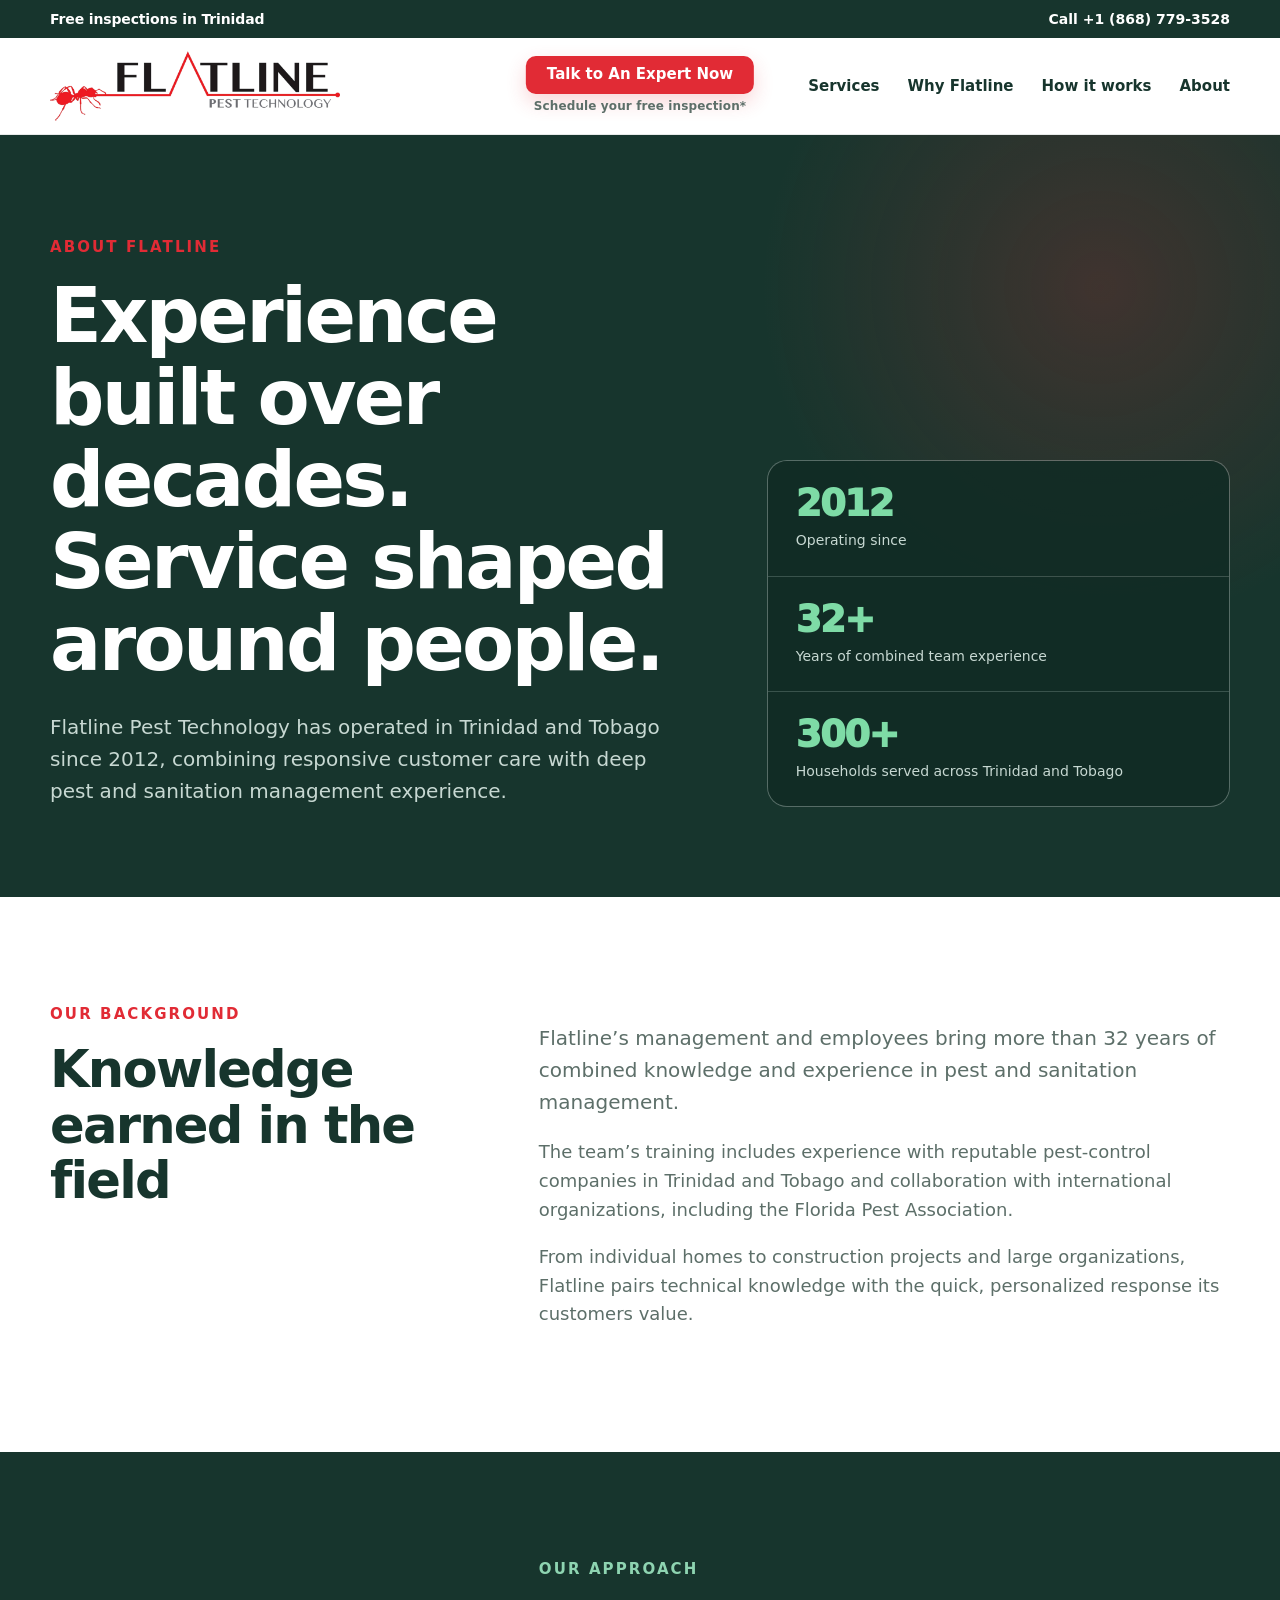
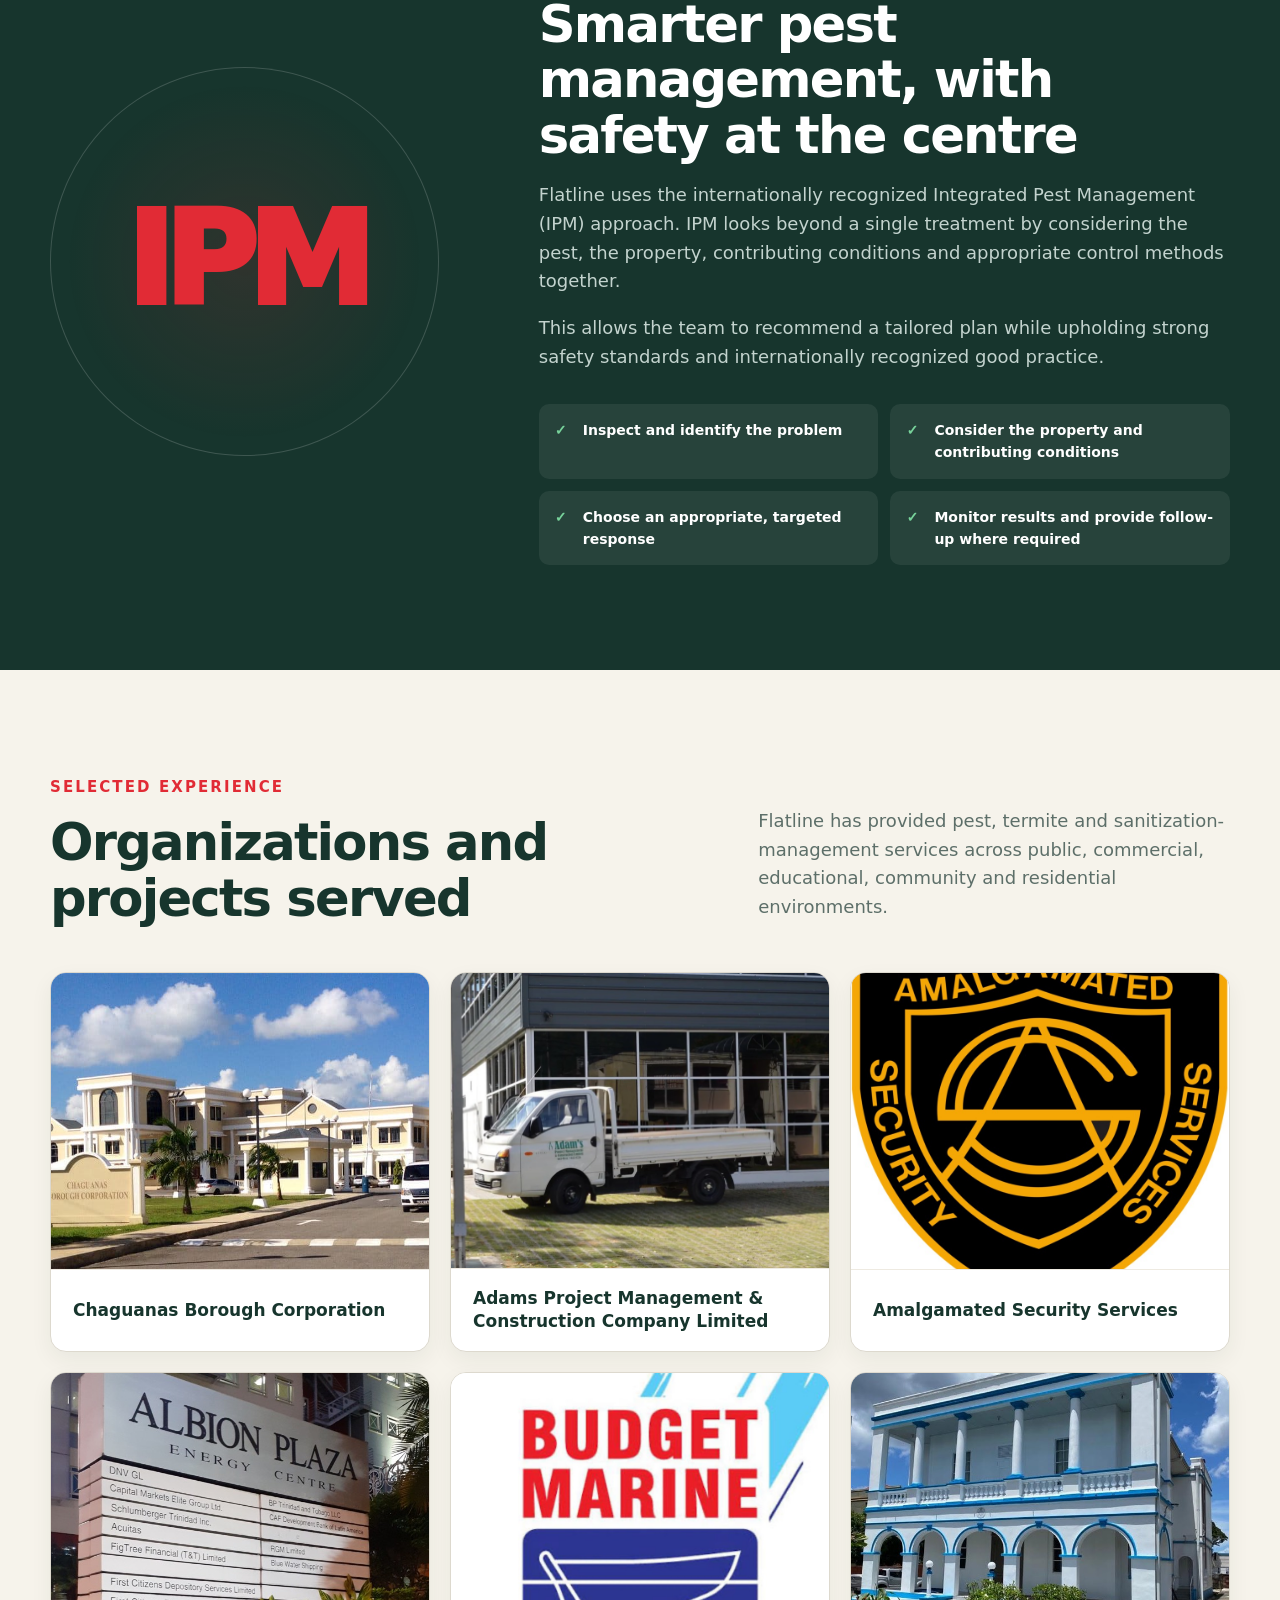
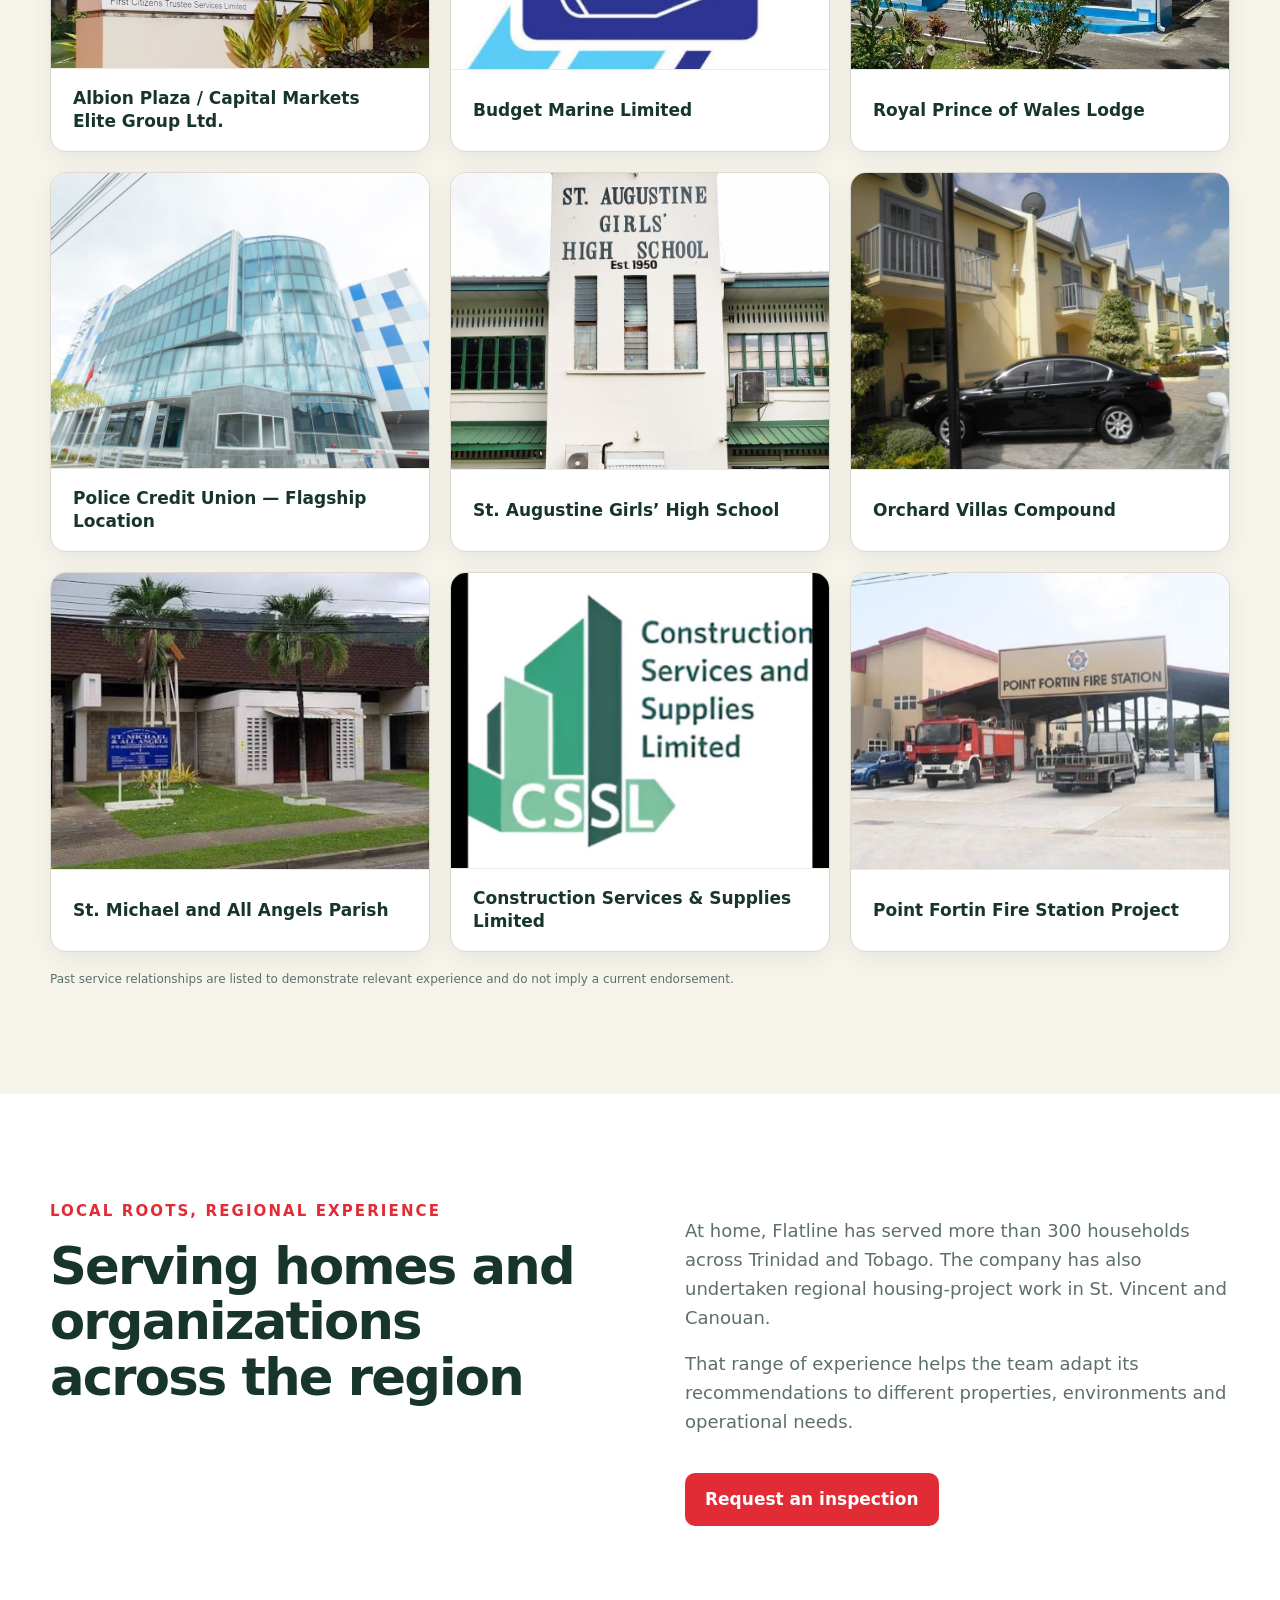
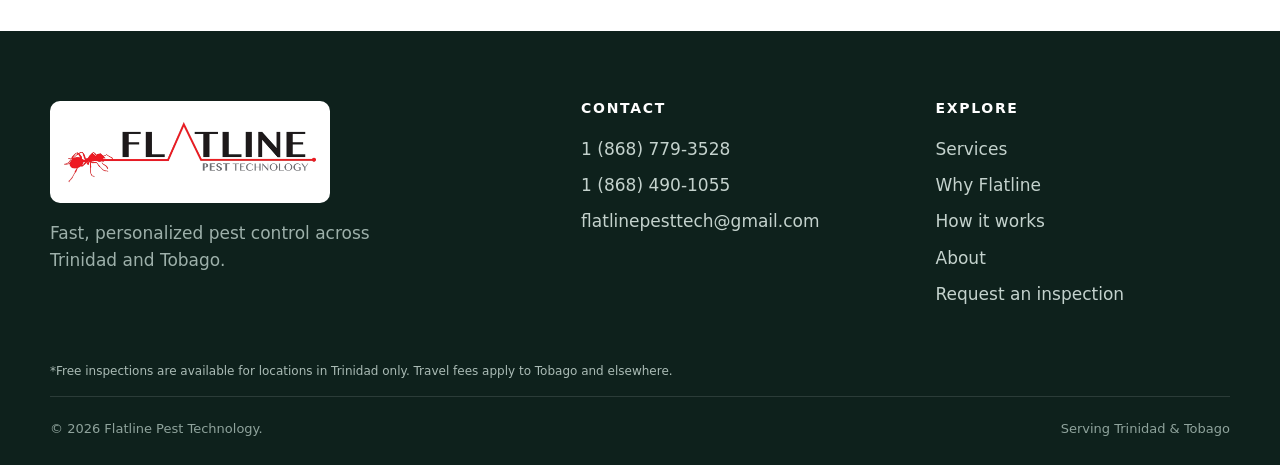
==== about.html @ b41984bf "Initial Flatline Pest Technology website" ====
<!doctype html>
<html lang="en">
<head>
  <meta charset="utf-8">
  <meta name="viewport" content="width=device-width, initial-scale=1">
  <meta name="description" content="Learn about Flatline Pest Technology's experience, safety-led IPM approach and work across Trinidad and Tobago and the Caribbean.">
  <meta name="theme-color" content="#17352d">
  <title>About Flatline Pest Technology | Trinidad & Tobago</title>
  <link rel="stylesheet" href="styles.css">
  <script defer src="script.js"></script>
</head>
<body>
  <a class="skip-link" href="#main">Skip to main content</a>

  <header class="site-header">
    <div class="utility-bar">
      <div class="container utility-inner">
        <p>Free inspections in Trinidad</p>
        <a href="tel:+18687793528">Call +1 (868) 779-3528</a>
      </div>
    </div>
    <div class="container nav-wrap">
      <a class="brand" href="index.html" aria-label="Flatline Pest Technology home">
        <img src="assets/flatline-logo.png" alt="Flatline Pest Technology" width="1000" height="310">
      </a>
      <div class="header-action">
        <a class="header-cta" href="index.html#quote">Talk to An Expert Now</a>
        <span>Schedule your free inspection*</span>
      </div>
      <button class="menu-toggle" type="button" aria-expanded="false" aria-controls="primary-nav">
        <span>Menu</span><span class="menu-icon" aria-hidden="true"></span>
      </button>
      <nav id="primary-nav" class="primary-nav" aria-label="Main navigation">
        <a href="index.html#services">Services</a>
        <a href="index.html#why-flatline">Why Flatline</a>
        <a href="index.html#how-it-works">How it works</a>
        <a href="about.html" aria-current="page">About</a>
      </nav>
    </div>
  </header>

  <main id="main">
    <section class="about-hero">
      <div class="container about-hero-grid">
        <div>
          <p class="eyebrow">About Flatline</p>
          <h1>Experience built over decades. Service shaped around people.</h1>
          <p>Flatline Pest Technology has operated in Trinidad and Tobago since 2012, combining responsive customer care with deep pest and sanitation management experience.</p>
        </div>
        <dl class="about-stats" aria-label="Flatline at a glance">
          <div><dt>2012</dt><dd>Operating since</dd></div>
          <div><dt>32+</dt><dd>Years of combined team experience</dd></div>
          <div><dt>300+</dt><dd>Households served across Trinidad and Tobago</dd></div>
        </dl>
      </div>
    </section>

    <section class="section about-story">
      <div class="container story-grid">
        <div class="story-heading">
          <p class="eyebrow">Our background</p>
          <h2>Knowledge earned in the field</h2>
        </div>
        <div class="story-copy">
          <p class="large-copy">Flatline’s management and employees bring more than 32 years of combined knowledge and experience in pest and sanitation management.</p>
          <p>The team’s training includes experience with reputable pest-control companies in Trinidad and Tobago and collaboration with international organizations, including the Florida Pest Association.</p>
          <p>From individual homes to construction projects and large organizations, Flatline pairs technical knowledge with the quick, personalized response its customers value.</p>
        </div>
      </div>
    </section>

    <section class="section ipm-section">
      <div class="container ipm-grid">
        <div class="ipm-mark" aria-hidden="true">IPM</div>
        <div>
          <p class="eyebrow light">Our approach</p>
          <h2>Smarter pest management, with safety at the centre</h2>
          <p>Flatline uses the internationally recognized Integrated Pest Management (IPM) approach. IPM looks beyond a single treatment by considering the pest, the property, contributing conditions and appropriate control methods together.</p>
          <p>This allows the team to recommend a tailored plan while upholding strong safety standards and internationally recognized good practice.</p>
          <ul class="ipm-points">
            <li>Inspect and identify the problem</li>
            <li>Consider the property and contributing conditions</li>
            <li>Choose an appropriate, targeted response</li>
            <li>Monitor results and provide follow-up where required</li>
          </ul>
        </div>
      </div>
    </section>

    <section class="section client-section">
      <div class="container">
        <div class="section-heading split-heading">
          <div><p class="eyebrow">Selected experience</p><h2>Organizations and projects served</h2></div>
          <p>Flatline has provided pest, termite and sanitization-management services across public, commercial, educational, community and residential environments.</p>
        </div>
        <ul class="client-grid" aria-label="Selected Flatline clients and projects">
          <li><img src="assets/web/clients/chaguanas.jpg" alt="Chaguanas Borough Corporation building" loading="lazy" width="900" height="459"><span>Chaguanas Borough Corporation</span></li>
          <li><img src="assets/web/clients/adams.jpg" alt="Adams Project Management and Construction company vehicle" loading="lazy" width="900" height="596"><span>Adams Project Management &amp; Construction Company Limited</span></li>
          <li><img src="assets/web/clients/amalgamated.jpg" alt="Amalgamated Security Services emblem" loading="lazy" width="900" height="900"><span>Amalgamated Security Services</span></li>
          <li><img src="assets/web/clients/albion-plaza.jpg" alt="Albion Plaza directory sign" loading="lazy" width="665" height="900"><span>Albion Plaza / Capital Markets Elite Group Ltd.</span></li>
          <li><img src="assets/web/clients/budget-marine.jpg" alt="Budget Marine logo" loading="lazy" width="900" height="900"><span>Budget Marine Limited</span></li>
          <li><img src="assets/web/clients/prince-of-wales.jpg" alt="Royal Prince of Wales Lodge building" loading="lazy" width="675" height="900"><span>Royal Prince of Wales Lodge</span></li>
          <li><img src="assets/web/clients/police-credit-union.jpg" alt="Police Credit Union flagship building" loading="lazy" width="900" height="600"><span>Police Credit Union — Flagship Location</span></li>
          <li><img src="assets/web/clients/st-augustine-girls.jpg" alt="St. Augustine Girls’ High School building" loading="lazy" width="900" height="753"><span>St. Augustine Girls’ High School</span></li>
          <li><img src="assets/web/clients/orchard-villas.jpg" alt="Homes at Orchard Villas Compound" loading="lazy" width="900" height="675"><span>Orchard Villas Compound</span></li>
          <li><img src="assets/web/clients/st-michael.jpg" alt="St. Michael and All Angels Parish building" loading="lazy" width="900" height="900"><span>St. Michael and All Angels Parish</span></li>
          <li><img src="assets/web/clients/construction-services.jpg" alt="Construction Services and Supplies Limited logo" loading="lazy" width="900" height="900"><span>Construction Services &amp; Supplies Limited</span></li>
          <li><img src="assets/web/clients/point-fortin-fire.jpg" alt="Point Fortin Fire Station" loading="lazy" width="900" height="405"><span>Point Fortin Fire Station Project</span></li>
        </ul>
        <p class="client-note">Past service relationships are listed to demonstrate relevant experience and do not imply a current endorsement.</p>
      </div>
    </section>

    <section class="section reach-section">
      <div class="container reach-grid">
        <div>
          <p class="eyebrow">Local roots, regional experience</p>
          <h2>Serving homes and organizations across the region</h2>
        </div>
        <div>
          <p>At home, Flatline has served more than 300 households across Trinidad and Tobago. The company has also undertaken regional housing-project work in St. Vincent and Canouan.</p>
          <p>That range of experience helps the team adapt its recommendations to different properties, environments and operational needs.</p>
          <a class="button button-primary" href="index.html#quote">Request an inspection</a>
        </div>
      </div>
    </section>
  </main>

  <footer class="site-footer">
    <div class="container footer-grid">
      <div><a class="brand footer-brand" href="index.html" aria-label="Flatline Pest Technology home"><img src="assets/flatline-logo.png" alt="Flatline Pest Technology" width="1000" height="310"></a><p>Fast, personalized pest control across Trinidad and Tobago.</p></div>
      <div><h2>Contact</h2><a href="tel:+18687793528">1 (868) 779-3528</a><a href="tel:+18684901055">1 (868) 490-1055</a><a href="mailto:flatlinepesttech@gmail.com">flatlinepesttech@gmail.com</a></div>
      <div><h2>Explore</h2><a href="index.html#services">Services</a><a href="index.html#why-flatline">Why Flatline</a><a href="index.html#how-it-works">How it works</a><a href="about.html">About</a><a href="index.html#quote">Request an inspection</a></div>
    </div>
    <div class="container footer-policy">*Free inspections are available for locations in Trinidad only. Travel fees apply to Tobago and elsewhere.</div>
    <div class="container footer-bottom"><p>© <span id="year"></span> Flatline Pest Technology.</p><p>Serving Trinidad &amp; Tobago</p></div>
  </footer>

  <div class="mobile-actions" aria-label="Quick contact options">
    <a href="tel:+18687793528">Call</a>
    <a href="https://wa.me/18687793528?text=Hi%20Flatline%2C%20I%27d%20like%20to%20request%20an%20inspection." target="_blank" rel="noopener">WhatsApp</a>
    <a href="index.html#quote">Inspection</a>
  </div>
</body>
</html>
---- styles.css ----
:root {
  --ink: #17352d;
  --ink-2: #254b40;
  --red: #e12b35;
  --red-dark: #bd1f29;
  --cream: #f6f3eb;
  --sand: #e9e3d7;
  --mint: #dcece5;
  --white: #fff;
  --muted: #5d6f69;
  --line: #d8dedb;
  --shadow: 0 22px 60px rgba(18, 52, 43, .12);
  --radius: 18px;
  --container: 1180px;
}

* { box-sizing: border-box; }
html { scroll-behavior: smooth; scroll-padding-top: 110px; }
body { margin: 0; color: var(--ink); background: var(--white); font-family: Inter, ui-sans-serif, system-ui, -apple-system, BlinkMacSystemFont, "Segoe UI", sans-serif; font-size: 17px; line-height: 1.6; }
a { color: inherit; }
button, input, select, textarea { font: inherit; }
button, a { -webkit-tap-highlight-color: transparent; }
img, svg { max-width: 100%; }
.container { width: min(calc(100% - 40px), var(--container)); margin-inline: auto; }
.skip-link { position: fixed; left: 16px; top: -100px; z-index: 100; background: var(--ink); color: white; padding: 12px 18px; border-radius: 8px; }
.skip-link:focus { top: 16px; }
:focus-visible { outline: 3px solid #f0b400; outline-offset: 3px; }

.utility-bar { background: var(--ink); color: white; font-family: Inter, ui-sans-serif, system-ui, -apple-system, BlinkMacSystemFont, "Segoe UI", sans-serif; font-size: 14px; }
.utility-inner { min-height: 38px; display: flex; justify-content: space-between; align-items: center; }
.utility-inner p { margin: 0; font-weight: 700; letter-spacing: -.01em; }
.utility-inner a { font-weight: 800; text-decoration: none; }
.site-header { position: sticky; top: 0; z-index: 30; background: rgba(255,255,255,.96); border-bottom: 1px solid rgba(23,53,45,.1); backdrop-filter: blur(14px); }
.nav-wrap { min-height: 96px; display: flex; align-items: center; justify-content: space-between; gap: 24px; position: relative; }
.brand { width: 290px; display: inline-flex; text-decoration: none; line-height: 1; }
.brand img { display: block; width: 100%; height: auto; }
.primary-nav { display: flex; align-items: center; gap: 28px; }
.primary-nav a { font-size: 15px; font-weight: 750; text-decoration: none; }
.primary-nav a:not(.nav-cta):hover { color: var(--red); }
.header-action { position: absolute; left: 50%; transform: translateX(-50%); z-index: 2; display: flex; flex-direction: column; align-items: center; gap: 3px; white-space: nowrap; }
.header-cta { background: var(--red); color: white; padding: 10px 21px; border-radius: 10px; font-size: 15px; font-weight: 900; line-height: 1.15; text-decoration: none; box-shadow: 0 8px 20px rgba(225,43,53,.2); }
.header-cta:hover { background: var(--red-dark); transform: translateY(-1px); }
.header-action > span { color: var(--muted); font-size: 12px; font-weight: 750; letter-spacing: .01em; }
.menu-toggle { display: none; border: 0; background: transparent; color: var(--ink); font-weight: 800; padding: 12px; }

.hero { min-height: 680px; overflow: hidden; background: var(--ink); color: white; padding: 80px 0 72px; position: relative; display: flex; align-items: center; }
.hero-video { position: absolute; inset: 0; width: 100%; height: 100%; object-fit: cover; object-position: center; }
.hero-overlay { position: absolute; inset: 0; background: linear-gradient(90deg,rgba(8,27,22,.9) 0%,rgba(8,27,22,.72) 48%,rgba(8,27,22,.48) 100%); }
.hero-grid { position: relative; z-index: 1; display: grid; grid-template-columns: 1.05fr .95fr; align-items: center; gap: 70px; }
.eyebrow { color: var(--red); text-transform: uppercase; letter-spacing: .14em; font-size: clamp(15px, 1vw, 17px); font-weight: 900; margin: 0 0 16px; }
h1, h2, h3 { line-height: 1.08; letter-spacing: -.035em; }
h1 { font-size: clamp(48px, 6vw, 76px); margin: 0; max-width: 730px; }
h2 { font-size: clamp(34px, 4vw, 52px); margin: 0; }
h3 { font-size: 23px; margin: 0; }
.hero-lede { max-width: 650px; color: #e4eeea; font-size: 21px; margin: 24px 0 30px; }
.button-row { display: flex; flex-wrap: wrap; gap: 12px; }
.button { min-height: 52px; display: inline-flex; align-items: center; justify-content: center; gap: 9px; padding: 13px 20px; border: 0; border-radius: 10px; font-weight: 850; text-decoration: none; cursor: pointer; }
.button-primary { color: white; background: var(--red); }
.button-primary:hover { background: var(--red-dark); transform: translateY(-1px); }
.button-whatsapp { color: var(--ink); background: white; border: 1px solid var(--line); }
.button-whatsapp:hover { border-color: #25d366; }
.button-whatsapp svg { width: 21px; fill: #198f46; }
.response-note { font-size: 15px; max-width: 610px; margin: 22px 0 0; color: #d1e0da; }
.response-note strong { color: white; }
.hero-panel { background: var(--ink); color: white; border-radius: 26px; padding: 42px; box-shadow: var(--shadow); position: relative; overflow: hidden; }
.hero-mark { width: 74%; height: auto; aspect-ratio: 16 / 9; margin: -10px auto 12px; opacity: .92; position: relative; transform: translateX(-5%); }
.hero-mark svg { width: 100%; height: 100%; overflow: visible; }
.hero-mark path, .hero-mark circle { fill: none; stroke: var(--red); stroke-width: 6; stroke-linecap: round; stroke-linejoin: round; }
.hero-mark .heartbeat-base { display: none; }
.hero-mark .heartbeat-trace { stroke-dasharray: 520; stroke-dashoffset: 520; animation: heartbeat-draw 3s cubic-bezier(.35,.05,.3,1) infinite; }
.hero-mark .dead-ant-image { opacity: 0; filter: brightness(0) saturate(100%) invert(25%) sepia(91%) saturate(3455%) hue-rotate(344deg) brightness(95%) contrast(87%); transform-box: fill-box; transform-origin: center; animation: dead-ant-arrive 3s cubic-bezier(.2,.8,.25,1) infinite; }
@keyframes heartbeat-draw { 0%,7% { stroke-dashoffset: 520; opacity: 0; } 12% { opacity: 1; } 61%,96% { stroke-dashoffset: 0; opacity: 1; } 100% { stroke-dashoffset: 0; opacity: 0; } }
@keyframes dead-ant-arrive { 0%,55% { opacity: 0; translate: 7px -8px; rotate: -10deg; scale: .7; } 59%,96% { opacity: 1; translate: 0 0; rotate: 0deg; scale: 1; } 100% { opacity: 0; translate: 0 3px; rotate: 0deg; scale: 1; } }
.panel-kicker { color: #a8c8bb; font-weight: 850; text-transform: uppercase; letter-spacing: .12em; font-size: 12px; }
.hero-panel h2 { font-size: clamp(28px, 3vw, 39px); }
.check-list { padding: 0; margin: 28px 0 0; list-style: none; }
.check-list li { position: relative; padding: 13px 0 13px 34px; border-top: 1px solid rgba(255,255,255,.13); }
.check-list li::before { content: "✓"; position: absolute; left: 2px; color: #78d39b; font-weight: 900; }

.trust-bar { border-bottom: 1px solid var(--line); }
.trust-grid { display: grid; grid-template-columns: repeat(4,1fr); }
.trust-grid div { padding: 23px 20px; border-left: 1px solid var(--line); }
.trust-grid div:last-child { border-right: 1px solid var(--line); }
.trust-grid strong, .trust-grid span { display: block; }
.trust-grid strong { font-size: 15px; }
.trust-grid span { color: var(--muted); font-size: 13px; }

.section { padding: 105px 0; }
.services-section { background: white; }
.section-heading { margin-bottom: 46px; }
.split-heading { display: grid; grid-template-columns: 1.15fr .85fr; align-items: end; gap: 70px; }
.split-heading > p { color: var(--muted); font-size: 18px; margin: 0 0 4px; }
.centered { text-align: center; max-width: 760px; margin-inline: auto; }
.service-grid { display: grid; grid-template-columns: repeat(3,1fr); gap: 18px; }
.service-card { position: relative; display: flex; flex-direction: column; min-height: 430px; overflow: hidden; border: 1px solid #bfd7cc; border-radius: var(--radius); background: var(--mint); transition: .2s ease; }
.service-card:hover { transform: translateY(-4px); box-shadow: 0 18px 42px rgba(23,53,45,.09); border-color: #b9c9c3; }
.js .service-card.animate-from-right,
.js .service-card.animate-from-left { opacity: 0; transition: opacity .65s ease, transform .65s cubic-bezier(.2,.75,.25,1), box-shadow .2s ease, border-color .2s ease; }
.js .service-card.animate-from-right { transform: translateX(90px); }
.js .service-card.animate-from-left { transform: translateX(-90px); }
.js .service-card.is-visible { opacity: 1; transform: translateX(0); }
.js .service-card.is-visible:hover { transform: translateY(-4px); }
.js .service-card:nth-child(3n+2) { transition-delay: .1s; }
.js .service-card:nth-child(3n) { transition-delay: .2s; }
.service-card:last-child:nth-child(3n+1) { grid-column: 2; }
.service-card.featured { background: var(--ink); color: white; border-color: var(--ink); }
.service-card.accent-red { background: var(--ink); color: white; border-color: var(--ink); }
.service-card.accent-red .card-label { color: var(--red); background: white; }
.service-card.accent-red p:not(.card-label) { color: #c7d8d2; }
.service-card.accent-red a { color: white; }
.service-card.accent-mint { background: var(--mint); color: var(--ink); border-color: #bfd7cc; }
.service-card.accent-mint .card-label { color: white; background: var(--ink); }
.service-media { height: 190px; overflow: hidden; background: var(--sand); }
.service-media img { width: 100%; height: 100%; display: block; object-fit: cover; transition: transform .45s ease; }
.service-media img.crop-tick { object-position: center; transform: scale(1.38); }
.service-media img.crop-bird { object-position: center 68%; }
.service-media-placeholder { display: flex; flex-direction: column; align-items: center; justify-content: center; gap: 6px; color: var(--ink); background: linear-gradient(145deg,var(--mint),#c7ddd3); }
.service-media-placeholder span { width: 58px; height: 58px; display: grid; place-items: center; border: 1px solid rgba(23,53,45,.2); border-radius: 50%; font-size: 18px; font-weight: 950; }
.service-media-placeholder small { color: var(--muted); font-size: 11px; font-weight: 800; text-transform: uppercase; letter-spacing: .09em; }
.service-card:hover .service-media img { transform: scale(1.035); }
.service-card:hover .service-media img.crop-tick { transform: scale(1.44); }
.service-card-body { flex: 1; display: flex; flex-direction: column; padding: 26px 28px 28px; }
.card-label { width: fit-content; margin: -43px 0 17px; position: relative; z-index: 1; color: white; background: var(--red); border-radius: 99px; padding: 6px 10px; font-size: 10px; font-weight: 900; text-transform: uppercase; letter-spacing: .1em; }
.service-card p:not(.card-label) { color: var(--muted); font-size: 15px; }
.featured p:not(.card-label) { color: #c7d8d2; }
.service-card a { margin-top: auto; color: var(--red); font-size: 15px; font-weight: 850; text-decoration: none; }
.featured a { color: white; }
.service-card a span { display: inline-block; margin-left: 4px; transition: transform .2s; }
.service-card a:hover span { transform: translateX(4px); }
.service-note { margin-top: 18px; min-height: 210px; position: relative; overflow: hidden; border-radius: var(--radius); display: flex; align-items: center; }
.service-note > img { position: absolute; inset: 0; width: 100%; height: 100%; object-fit: cover; }
.service-note::after { content: ""; position: absolute; inset: 0; background: linear-gradient(90deg,rgba(14,33,28,.95) 0%,rgba(14,33,28,.82) 45%,rgba(14,33,28,.18) 100%); }
.service-note-copy { width: min(560px, 100%); position: relative; z-index: 1; padding: 34px; color: white; }
.service-note-copy > div { display: flex; gap: 12px; align-items: center; }
.service-note-copy span { font-size: 23px; }
.service-note p { margin: 8px 0 15px; color: #d4e0dc; }
.service-note a { color: white; font-weight: 850; }

.why-section { background: var(--cream); }
.why-grid { display: grid; grid-template-columns: .9fr 1.1fr; gap: 80px; align-items: center; }
.why-visual { height: 620px; overflow: hidden; border-radius: 28px; background: var(--mint); box-shadow: var(--shadow); }
.why-visual img { width: 100%; height: 100%; display: block; object-fit: cover; object-position: center 38%; }
.large-copy { color: var(--muted); font-size: 20px; }
.benefit-list { margin-top: 36px; }
.benefit-list > div { display: grid; grid-template-columns: 50px 1fr; gap: 15px; padding: 24px 0; border-top: 1px solid #d7d4ca; }
.benefit-list > div > span { color: var(--red); font-size: 13px; font-weight: 900; }
.benefit-list p { color: var(--muted); margin: 8px 0 0; font-size: 15px; }

.process-section { background: var(--ink); color: white; }
.process-grid { list-style: none; margin: 60px 0 0; padding: 0; display: grid; grid-template-columns: repeat(3,1fr); gap: 1px; background: rgba(255,255,255,.15); }
.process-grid li { overflow: hidden; background: var(--ink); }
.process-grid li > img { width: 100%; height: 220px; display: block; object-fit: cover; opacity: .88; }
.process-grid li > div { padding: 34px 38px 38px; }
.process-grid li > div > span { width: 48px; height: 48px; display: grid; place-items: center; border-radius: 50%; color: white; background: var(--red); font-weight: 900; margin: -58px 0 30px; position: relative; z-index: 1; border: 5px solid var(--ink); }
.process-grid p { color: #bed0ca; }

.proof-section { background: white; }
.proof-grid { display: grid; grid-template-columns: repeat(3,1fr); gap: 18px; }
.proof-card { padding: 30px; border-radius: var(--radius); background: var(--cream); }
.proof-card > span { width: 38px; height: 38px; display: grid; place-items: center; border-radius: 50%; background: var(--mint); color: #137241; font-weight: 950; margin-bottom: 30px; }
.proof-card p { color: var(--muted); font-size: 15px; }
.reviews-block { margin-top: 95px; }
.reviews-heading { text-align: center; margin-bottom: 36px; }
.review-grid { display: grid; grid-template-columns: repeat(3,1fr); gap: 18px; }
.review-placeholder { min-height: 220px; padding: 30px; display: flex; flex-direction: column; justify-content: space-between; border: 1px dashed #aebbb6; border-radius: var(--radius); background: #fbfcfb; }
.review-placeholder p { margin: 0; color: var(--muted); font-size: 14px; font-weight: 750; }
.placeholder-lines i { display: block; height: 10px; background: #e8ecea; border-radius: 8px; margin-bottom: 14px; }
.placeholder-lines i:nth-child(2) { width: 92%; }.placeholder-lines i:nth-child(3) { width: 63%; }

.quote-section { background: var(--ink); color: white; }
.quote-grid { display: grid; grid-template-columns: .8fr 1.2fr; gap: 80px; align-items: start; }
.eyebrow.light { color: #8ed4b1; }
.quote-intro > p:not(.eyebrow) { color: #c4d4cf; font-size: 18px; }
.direct-contact { margin-top: 48px; padding-top: 28px; border-top: 1px solid rgba(255,255,255,.15); }
.direct-contact > p { font-size: 14px!important; }
.direct-contact a { display: block; padding: 12px 0; text-decoration: none; }
.direct-contact a span, .direct-contact a strong { display: block; }
.direct-contact a span { color: #9eb8af; font-size: 12px; text-transform: uppercase; letter-spacing: .08em; }
.direct-contact a strong { font-size: 20px; }
.direct-contact small { display: block; color: #9eb8af; margin-top: 20px; }
.quote-form { background: white; color: var(--ink); border-radius: 24px; padding: 38px; }
.form-row { display: grid; grid-template-columns: 1fr 1fr; gap: 18px; }
.field { margin-bottom: 20px; }
.field label { display: block; font-size: 14px; font-weight: 850; margin-bottom: 7px; }
.field label span { color: var(--muted); font-weight: 500; }
input, select, textarea { width: 100%; color: var(--ink); background: white; border: 1px solid #bdc9c4; border-radius: 9px; padding: 13px 14px; min-height: 52px; }
textarea { resize: vertical; }
input:focus, select:focus, textarea:focus { border-color: var(--ink); outline: 3px solid rgba(23,53,45,.12); }
.consent { display: grid; grid-template-columns: 22px 1fr; gap: 12px; color: var(--muted); font-size: 13px; margin: 2px 0 22px; }
.consent input { width: 20px; height: 20px; min-height: auto; margin: 2px 0 0; }
.form-submit { width: 100%; }
.form-note { color: var(--muted); font-size: 12px; text-align: center; margin: 11px 0 0; }

.faq-section { background: var(--cream); }
.faq-grid { display: grid; grid-template-columns: .65fr 1.35fr; gap: 90px; }
.faq-grid > div:first-child > p:last-child { color: var(--muted); }
.accordion details { border-top: 1px solid #cbc8be; }
.accordion details:last-child { border-bottom: 1px solid #cbc8be; }
.accordion summary { cursor: pointer; list-style: none; font-weight: 850; font-size: 18px; padding: 22px 44px 22px 0; position: relative; }
.accordion summary::-webkit-details-marker { display: none; }
.accordion summary::after { content: "+"; position: absolute; right: 5px; font-size: 25px; top: 17px; color: var(--red); }
.accordion details[open] summary::after { content: "−"; }
.accordion details p { margin: 0 40px 22px 0; color: var(--muted); }

.site-footer { background: #0e211c; color: white; padding: 70px 0 25px; }
.footer-grid { display: grid; grid-template-columns: 1.6fr 1fr 1fr; gap: 60px; }
.footer-brand { width: 280px; padding: 12px 14px; border-radius: 10px; background: white; }
.footer-grid > div:first-child p { color: #9db0aa; max-width: 360px; }
.footer-grid h2 { font-size: 14px; text-transform: uppercase; letter-spacing: .12em; margin-bottom: 20px; }
.footer-grid > div:not(:first-child) a { display: block; width: fit-content; color: #c4d2cd; text-decoration: none; margin: 9px 0; }
.footer-grid a:hover { color: white!important; }
.footer-policy { margin-top: 45px; color: #aabbb5; font-size: 12px; }
.footer-bottom { border-top: 1px solid rgba(255,255,255,.12); margin-top: 15px; padding-top: 22px; display: flex; justify-content: space-between; color: #8fa39c; font-size: 13px; }
.footer-bottom p { margin: 0; }
.mobile-actions { display: none; }

/* About page */
.about-hero { padding: 100px 0 90px; color: white; background: radial-gradient(circle at 86% 20%,rgba(225,43,53,.2),transparent 27%),var(--ink); }
.about-hero-grid { display: grid; grid-template-columns: 1.15fr .85fr; gap: 90px; align-items: end; }
.about-hero h1 { max-width: 800px; font-size: clamp(48px,6vw,76px); margin: 0; }
.about-hero-grid > div:first-child > p:last-child { max-width: 720px; margin: 26px 0 0; color: #c7d8d2; font-size: 20px; }
.about-stats { margin: 0; display: grid; gap: 1px; background: rgba(255,255,255,.15); border: 1px solid rgba(255,255,255,.15); border-radius: 20px; overflow: hidden; }
.about-stats div { padding: 24px 28px; background: rgba(11,38,31,.86); }
.about-stats dt { color: #7edba6; font-size: 37px; line-height: 1; font-weight: 950; letter-spacing: -.04em; }
.about-stats dd { margin: 7px 0 0; color: #c7d8d2; font-size: 14px; }
.story-grid { display: grid; grid-template-columns: .72fr 1.28fr; gap: 100px; }
.story-heading { position: sticky; top: 150px; align-self: start; }
.story-copy { max-width: 760px; }
.story-copy p:not(.large-copy) { color: var(--muted); font-size: 18px; }
.ipm-section { color: white; background: var(--ink); }
.ipm-grid { display: grid; grid-template-columns: .72fr 1.28fr; gap: 100px; align-items: center; }
.ipm-mark { aspect-ratio: 1; display: grid; place-items: center; border: 1px solid rgba(255,255,255,.17); border-radius: 50%; color: var(--red); background: radial-gradient(circle,rgba(225,43,53,.12),transparent 65%); font-size: clamp(70px,10vw,140px); font-weight: 950; letter-spacing: -.08em; }
.ipm-grid > div:last-child > p:not(.eyebrow) { color: #c3d3ce; font-size: 18px; }
.ipm-points { margin: 32px 0 0; padding: 0; list-style: none; display: grid; grid-template-columns: 1fr 1fr; gap: 12px; }
.ipm-points li { padding: 15px 16px 15px 44px; position: relative; border-radius: 10px; background: rgba(255,255,255,.07); font-size: 14px; font-weight: 750; }
.ipm-points li::before { content: "✓"; position: absolute; left: 16px; color: #78d39b; font-weight: 950; }
.client-section { background: var(--cream); }
.client-grid { margin: 0; padding: 0; list-style: none; display: grid; grid-template-columns: repeat(3,1fr); gap: 20px; }
.client-grid li { aspect-ratio: 1; min-height: 0; display: flex; flex-direction: column; align-items: stretch; padding: 0; overflow: hidden; border: 1px solid #ddd9ce; border-radius: 16px; background: white; box-shadow: 0 8px 22px rgba(12,45,37,.06); font-weight: 800; line-height: 1.35; }
.client-grid li img { width: 100%; height: 0; min-height: 0; flex: 1 1 auto; display: block; object-fit: cover; object-position: center; background: white; }
.client-grid li span { flex: 0 0 auto; min-height: 82px; display: flex; align-items: center; padding: 18px 22px; border-top: 1px solid #eeeae1; }
.client-note { color: var(--muted); font-size: 12px; margin: 18px 0 0; }
.reach-section { background: white; }
.reach-grid { display: grid; grid-template-columns: 1fr 1fr; gap: 90px; align-items: start; }
.reach-grid > div:last-child p { color: var(--muted); font-size: 18px; }
.reach-grid .button { margin-top: 18px; }

@media (max-width: 940px) {
  .primary-nav { display: none; position: absolute; inset: 100% 0 auto; background: white; padding: 20px; box-shadow: var(--shadow); flex-direction: column; align-items: stretch; }
  .primary-nav.open { display: flex; }
  .primary-nav a { padding: 10px; }
  .menu-toggle { display: inline-flex; gap: 10px; align-items: center; }
  .header-action { position: static; transform: none; margin-left: auto; }
  .header-cta { padding: 10px 15px; }
  .menu-icon, .menu-icon::before, .menu-icon::after { width: 22px; height: 2px; display: block; background: currentColor; position: relative; }
  .menu-icon::before, .menu-icon::after { content: ""; position: absolute; left: 0; }
  .menu-icon::before { top: -7px; }.menu-icon::after { top: 7px; }
  .hero-grid, .why-grid, .quote-grid { grid-template-columns: 1fr; gap: 50px; }
  .hero { padding-top: 60px; }
  .hero-panel { max-width: 680px; }
  .trust-grid { grid-template-columns: 1fr 1fr; }
  .service-grid { grid-template-columns: 1fr 1fr; }
  .service-card:last-child:nth-child(3n+1) { grid-column: auto; }
  .split-heading { grid-template-columns: 1fr; gap: 20px; }
  .why-visual { height: 520px; }
  .faq-grid { grid-template-columns: 1fr; gap: 40px; }
  .about-hero-grid, .story-grid, .ipm-grid, .reach-grid { grid-template-columns: 1fr; gap: 50px; }
  .story-heading { position: static; }
  .ipm-mark { max-width: 420px; }
  .client-grid { grid-template-columns: 1fr 1fr; }
}

@media (max-width: 660px) {
  body { font-size: 16px; padding-bottom: 67px; }
  .container { width: min(calc(100% - 28px), var(--container)); }
  .utility-inner p { display: none; }.utility-inner { justify-content: center; }
  .nav-wrap { min-height: 82px; }
  .brand { width: 220px; }
  .header-action { display: none; }
  .primary-nav { top: 100%; }
  .hero { padding: 48px 0 55px; }
  h1 { font-size: 44px; }
  h2 { font-size: 35px; }
  .hero-lede { font-size: 18px; }
  .button-row { flex-direction: column; }
  .button { width: 100%; }
  .hero-panel { padding: 28px; }
  .trust-grid { grid-template-columns: 1fr; padding-block: 10px; }
  .trust-grid div, .trust-grid div:last-child { border: 0; border-bottom: 1px solid var(--line); padding: 14px 6px; }
  .trust-grid div:last-child { border-bottom: 0; }
  .section { padding: 75px 0; }
  .service-grid, .proof-grid, .review-grid, .process-grid { grid-template-columns: 1fr; }
  .service-card { min-height: 410px; }
  .service-media { height: 180px; }
  .service-note { min-height: 250px; align-items: flex-end; }.service-note::after { background: linear-gradient(0deg,rgba(14,33,28,.96),rgba(14,33,28,.3)); }.service-note-copy { padding: 26px; }
  .why-grid { gap: 40px; }.why-visual { height: 420px; }
  .process-grid { background: transparent; gap: 0; }.process-grid li { border-top: 1px solid rgba(255,255,255,.15); }.process-grid li > img { height: 210px; }.process-grid li > div { padding: 30px 24px 36px; }
  .quote-grid { gap: 42px; }.quote-form { padding: 24px 18px; }.form-row { grid-template-columns: 1fr; gap: 0; }
  .footer-grid { grid-template-columns: 1fr; gap: 35px; }.footer-bottom { display: block; }.footer-bottom p + p { margin-top: 5px; }
  .mobile-actions { position: fixed; z-index: 50; bottom: 0; left: 0; right: 0; display: grid; grid-template-columns: .75fr 1fr 1.25fr; background: white; border-top: 1px solid var(--line); box-shadow: 0 -8px 25px rgba(0,0,0,.08); }
  .mobile-actions a { min-height: 58px; display: grid; place-items: center; text-decoration: none; font-size: 13px; font-weight: 900; border-right: 1px solid var(--line); }
  .mobile-actions a:last-child { color: white; background: var(--red); border: 0; }
  .about-hero { padding: 65px 0; }
  .about-hero h1 { font-size: 43px; }
  .about-hero-grid { gap: 38px; }
  .about-stats div { padding: 20px 22px; }
  .ipm-grid { gap: 38px; }
  .ipm-mark { max-width: 270px; }
  .ipm-points { grid-template-columns: 1fr; }
  .client-grid { grid-template-columns: 1fr; }
  .client-grid li { min-height: 0; }
  .client-grid li img { height: 0; }
}

@media (prefers-reduced-motion: reduce) {
  *, *::before, *::after { scroll-behavior: auto!important; transition: none!important; }
  .hero-video { display: none; }
  .hero-mark .heartbeat-trace { animation: none; stroke-dashoffset: 0; opacity: 1; }
  .hero-mark .dead-ant-image { animation: none; opacity: 1; }
  .js .service-card.animate-from-right, .js .service-card.animate-from-left { opacity: 1; transform: none; }
}
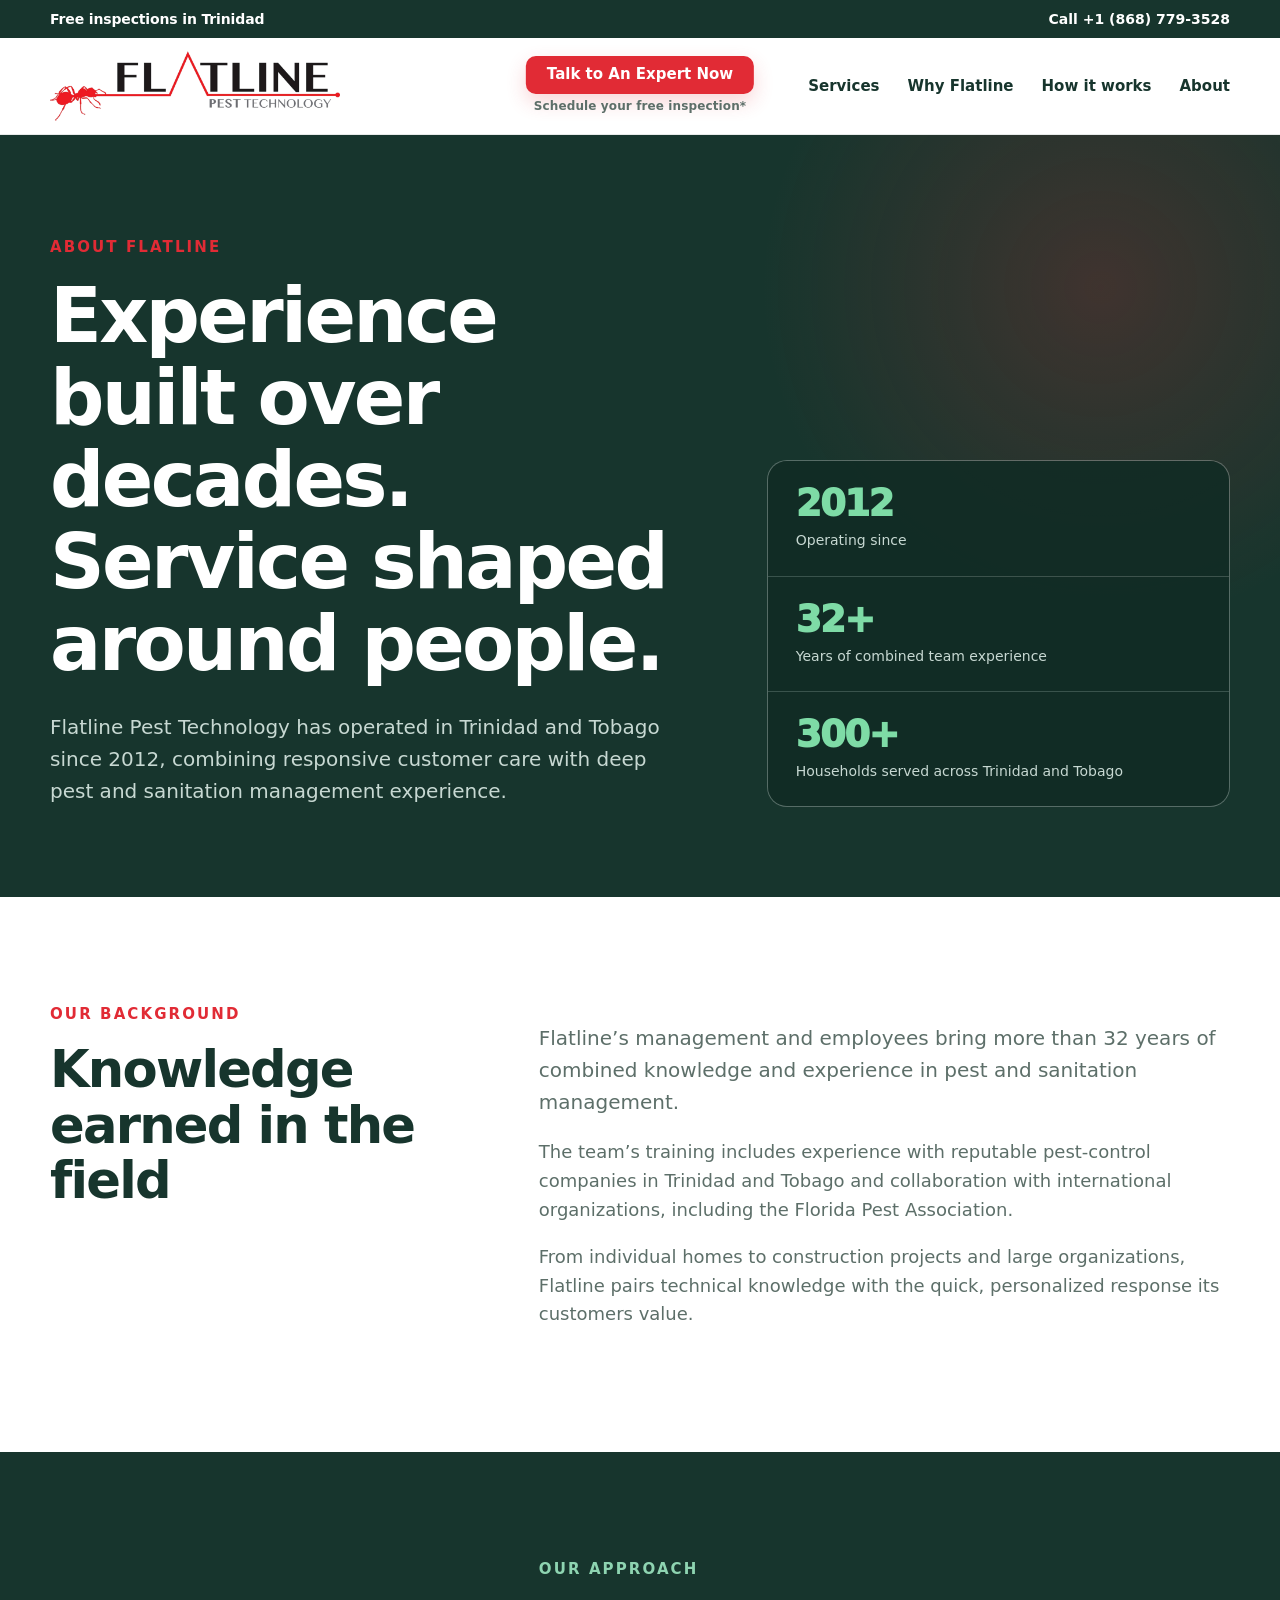
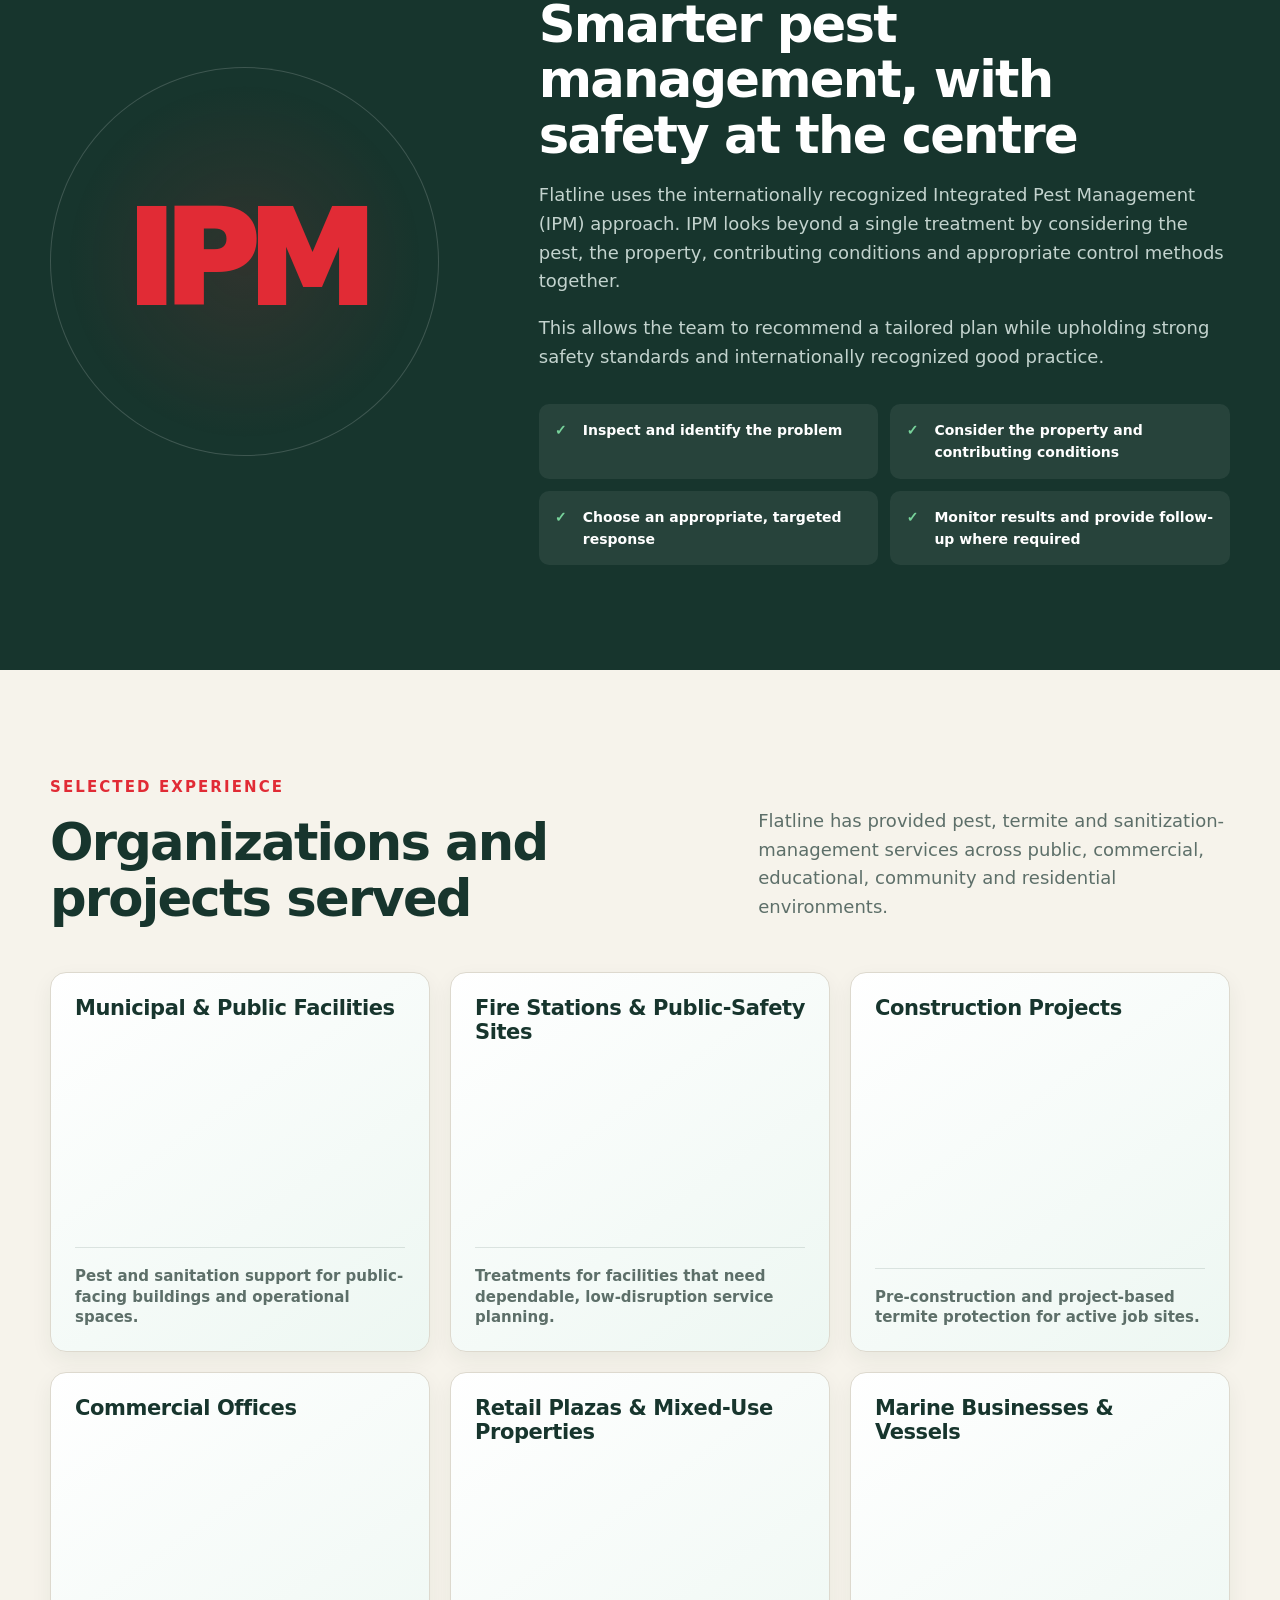
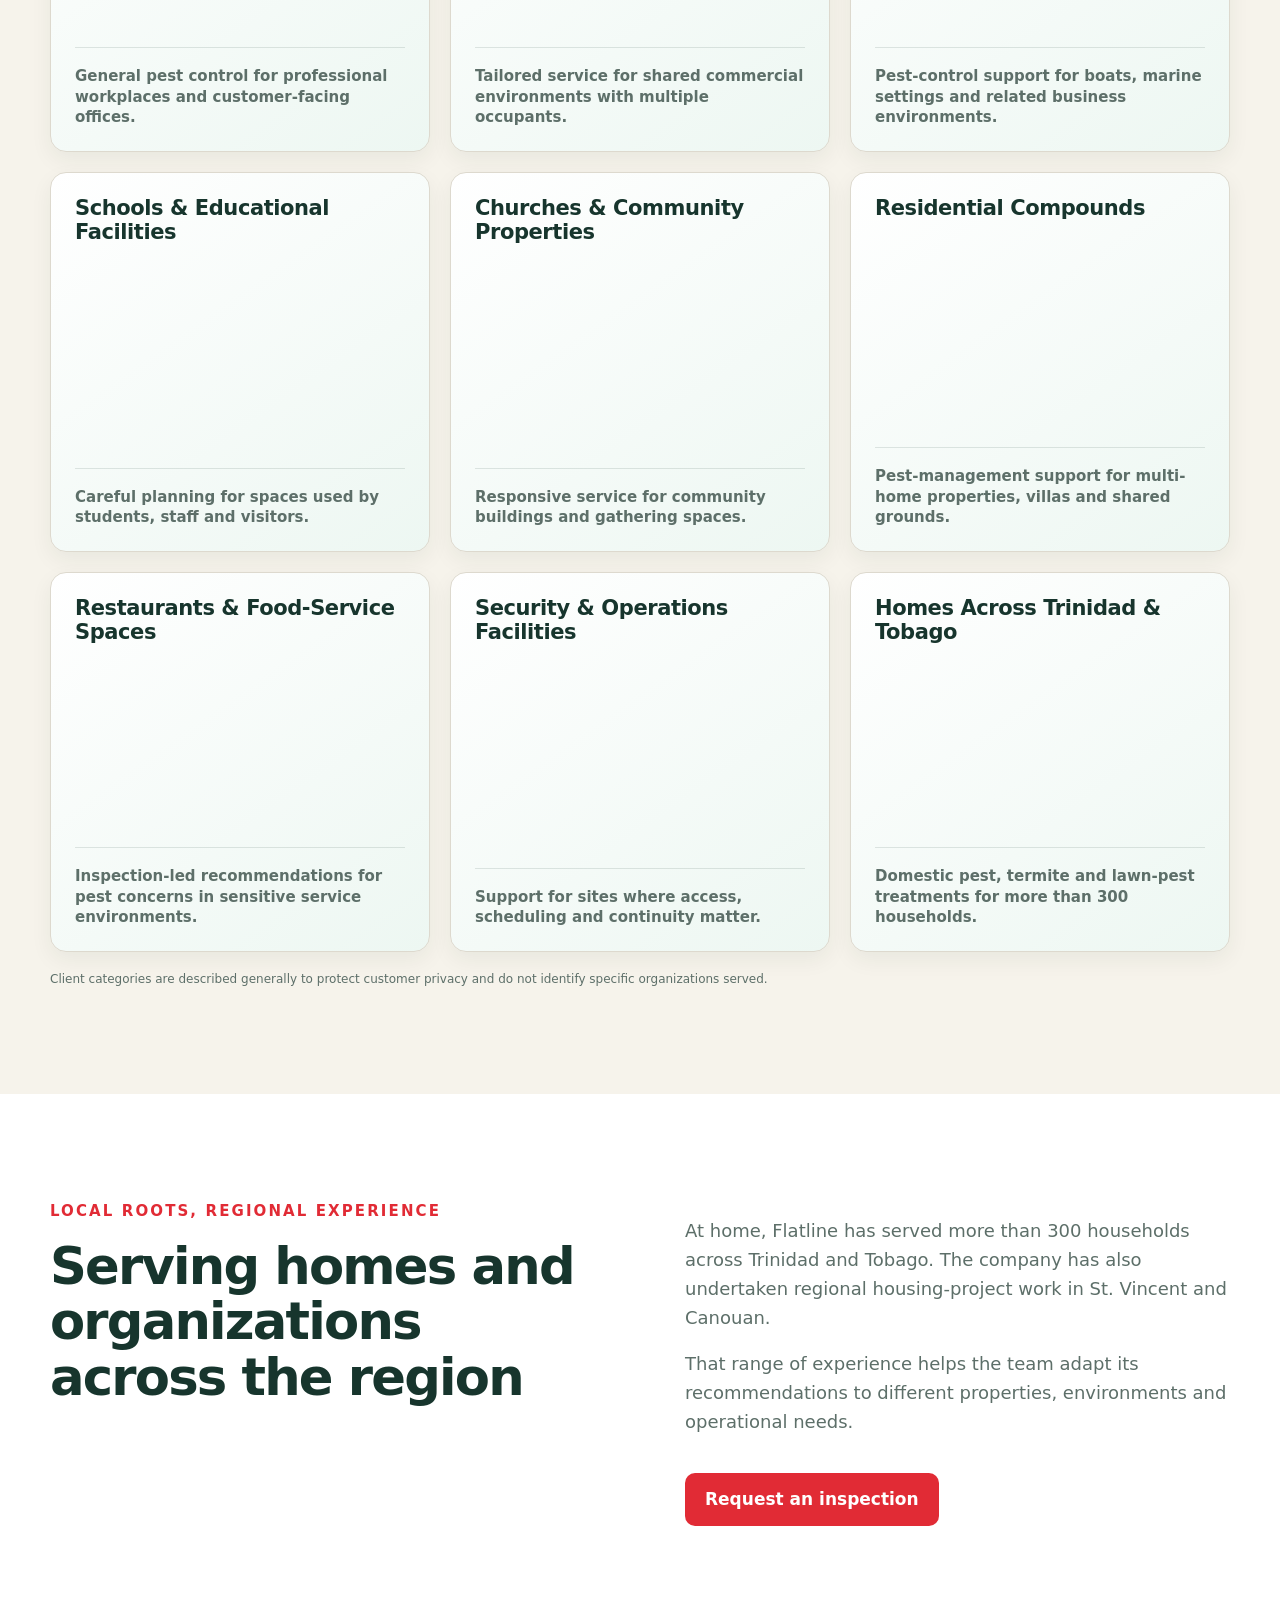
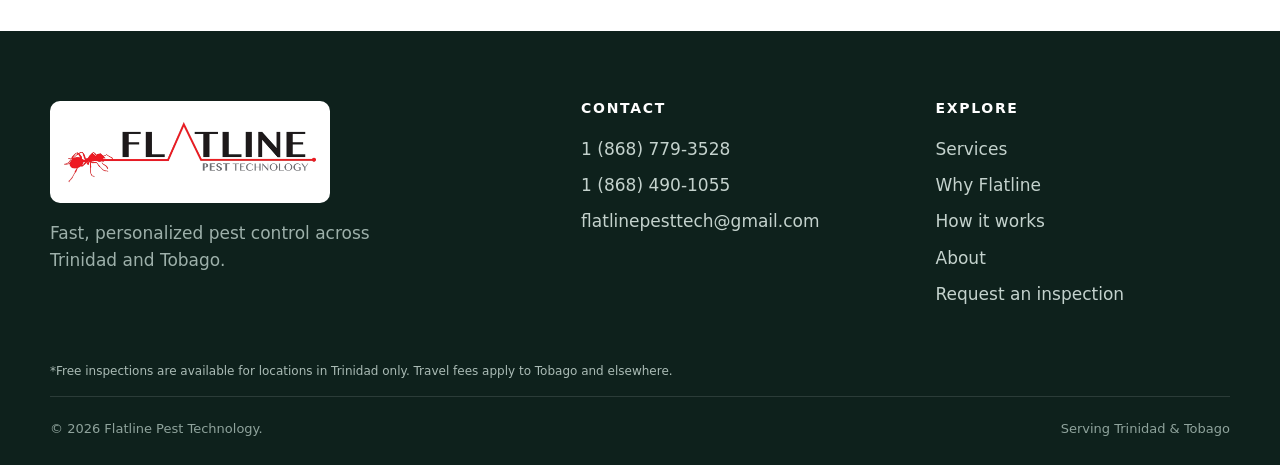
==== commit f50cd33b: "Replace named clients with private client categories" ====
--- a/about.html
+++ b/about.html
@@ -93,21 +93,21 @@
           <div><p class="eyebrow">Selected experience</p><h2>Organizations and projects served</h2></div>
           <p>Flatline has provided pest, termite and sanitization-management services across public, commercial, educational, community and residential environments.</p>
         </div>
-        <ul class="client-grid" aria-label="Selected Flatline clients and projects">
-          <li><img src="assets/web/clients/chaguanas.jpg" alt="Chaguanas Borough Corporation building" loading="lazy" width="900" height="459"><span>Chaguanas Borough Corporation</span></li>
-          <li><img src="assets/web/clients/adams.jpg" alt="Adams Project Management and Construction company vehicle" loading="lazy" width="900" height="596"><span>Adams Project Management &amp; Construction Company Limited</span></li>
-          <li><img src="assets/web/clients/amalgamated.jpg" alt="Amalgamated Security Services emblem" loading="lazy" width="900" height="900"><span>Amalgamated Security Services</span></li>
-          <li><img src="assets/web/clients/albion-plaza.jpg" alt="Albion Plaza directory sign" loading="lazy" width="665" height="900"><span>Albion Plaza / Capital Markets Elite Group Ltd.</span></li>
-          <li><img src="assets/web/clients/budget-marine.jpg" alt="Budget Marine logo" loading="lazy" width="900" height="900"><span>Budget Marine Limited</span></li>
-          <li><img src="assets/web/clients/prince-of-wales.jpg" alt="Royal Prince of Wales Lodge building" loading="lazy" width="675" height="900"><span>Royal Prince of Wales Lodge</span></li>
-          <li><img src="assets/web/clients/police-credit-union.jpg" alt="Police Credit Union flagship building" loading="lazy" width="900" height="600"><span>Police Credit Union — Flagship Location</span></li>
-          <li><img src="assets/web/clients/st-augustine-girls.jpg" alt="St. Augustine Girls’ High School building" loading="lazy" width="900" height="753"><span>St. Augustine Girls’ High School</span></li>
-          <li><img src="assets/web/clients/orchard-villas.jpg" alt="Homes at Orchard Villas Compound" loading="lazy" width="900" height="675"><span>Orchard Villas Compound</span></li>
-          <li><img src="assets/web/clients/st-michael.jpg" alt="St. Michael and All Angels Parish building" loading="lazy" width="900" height="900"><span>St. Michael and All Angels Parish</span></li>
-          <li><img src="assets/web/clients/construction-services.jpg" alt="Construction Services and Supplies Limited logo" loading="lazy" width="900" height="900"><span>Construction Services &amp; Supplies Limited</span></li>
-          <li><img src="assets/web/clients/point-fortin-fire.jpg" alt="Point Fortin Fire Station" loading="lazy" width="900" height="405"><span>Point Fortin Fire Station Project</span></li>
+        <ul class="client-grid client-categories" aria-label="Types of organizations and properties Flatline has served">
+          <li><strong>Municipal &amp; Public Facilities</strong><span>Pest and sanitation support for public-facing buildings and operational spaces.</span></li>
+          <li><strong>Fire Stations &amp; Public-Safety Sites</strong><span>Treatments for facilities that need dependable, low-disruption service planning.</span></li>
+          <li><strong>Construction Projects</strong><span>Pre-construction and project-based termite protection for active job sites.</span></li>
+          <li><strong>Commercial Offices</strong><span>General pest control for professional workplaces and customer-facing offices.</span></li>
+          <li><strong>Retail Plazas &amp; Mixed-Use Properties</strong><span>Tailored service for shared commercial environments with multiple occupants.</span></li>
+          <li><strong>Marine Businesses &amp; Vessels</strong><span>Pest-control support for boats, marine settings and related business environments.</span></li>
+          <li><strong>Schools &amp; Educational Facilities</strong><span>Careful planning for spaces used by students, staff and visitors.</span></li>
+          <li><strong>Churches &amp; Community Properties</strong><span>Responsive service for community buildings and gathering spaces.</span></li>
+          <li><strong>Residential Compounds</strong><span>Pest-management support for multi-home properties, villas and shared grounds.</span></li>
+          <li><strong>Restaurants &amp; Food-Service Spaces</strong><span>Inspection-led recommendations for pest concerns in sensitive service environments.</span></li>
+          <li><strong>Security &amp; Operations Facilities</strong><span>Support for sites where access, scheduling and continuity matter.</span></li>
+          <li><strong>Homes Across Trinidad &amp; Tobago</strong><span>Domestic pest, termite and lawn-pest treatments for more than 300 households.</span></li>
         </ul>
-        <p class="client-note">Past service relationships are listed to demonstrate relevant experience and do not imply a current endorsement.</p>
+        <p class="client-note">Client categories are described generally to protect customer privacy and do not identify specific organizations served.</p>
       </div>
     </section>
 
--- a/styles.css
+++ b/styles.css
@@ -67,10 +67,10 @@
 .hero-mark svg { width: 100%; height: 100%; overflow: visible; }
 .hero-mark path, .hero-mark circle { fill: none; stroke: var(--red); stroke-width: 6; stroke-linecap: round; stroke-linejoin: round; }
 .hero-mark .heartbeat-base { display: none; }
-.hero-mark .heartbeat-trace { stroke-dasharray: 520; stroke-dashoffset: 520; animation: heartbeat-draw 3s cubic-bezier(.35,.05,.3,1) infinite; }
-.hero-mark .dead-ant-image { opacity: 0; filter: brightness(0) saturate(100%) invert(25%) sepia(91%) saturate(3455%) hue-rotate(344deg) brightness(95%) contrast(87%); transform-box: fill-box; transform-origin: center; animation: dead-ant-arrive 3s cubic-bezier(.2,.8,.25,1) infinite; }
-@keyframes heartbeat-draw { 0%,7% { stroke-dashoffset: 520; opacity: 0; } 12% { opacity: 1; } 61%,96% { stroke-dashoffset: 0; opacity: 1; } 100% { stroke-dashoffset: 0; opacity: 0; } }
-@keyframes dead-ant-arrive { 0%,55% { opacity: 0; translate: 7px -8px; rotate: -10deg; scale: .7; } 59%,96% { opacity: 1; translate: 0 0; rotate: 0deg; scale: 1; } 100% { opacity: 0; translate: 0 3px; rotate: 0deg; scale: 1; } }
+.hero-mark .heartbeat-trace { stroke-dasharray: 520; stroke-dashoffset: 520; clip-path: inset(0 0 0 0); animation: heartbeat-draw 3.4s cubic-bezier(.35,.05,.3,1) infinite; }
+.hero-mark .dead-ant-image { position: absolute; left: 79.84%; top: 21.39%; width: 30.94%; aspect-ratio: 1; display: block; opacity: 0; background: var(--red); mask: url("assets/dead-ant.png") center / contain no-repeat; -webkit-mask: url("assets/dead-ant.png") center / contain no-repeat; transform-origin: center; animation: dead-ant-arrive 3.4s cubic-bezier(.2,.8,.25,1) infinite; }
+@keyframes heartbeat-draw { 0%,7% { stroke-dashoffset: 520; clip-path: inset(0 0 0 0); opacity: 0; } 12% { opacity: 1; } 58%,66% { stroke-dashoffset: 0; clip-path: inset(0 0 0 0); opacity: 1; } 90% { stroke-dashoffset: 0; clip-path: inset(0 0 0 100%); opacity: 1; } 91%,100% { stroke-dashoffset: 0; clip-path: inset(0 0 0 100%); opacity: 0; } }
+@keyframes dead-ant-arrive { 0%,54% { opacity: 0; translate: 7px -8px; rotate: -10deg; scale: .7; } 58%,94% { opacity: 1; translate: 0 0; rotate: 0deg; scale: 1; } 100% { opacity: 0; translate: 0 0; rotate: 0deg; scale: 1; } }
 .panel-kicker { color: #a8c8bb; font-weight: 850; text-transform: uppercase; letter-spacing: .12em; font-size: 12px; }
 .hero-panel h2 { font-size: clamp(28px, 3vw, 39px); }
 .check-list { padding: 0; margin: 28px 0 0; list-style: none; }
@@ -239,6 +239,9 @@
 .client-grid li { aspect-ratio: 1; min-height: 0; display: flex; flex-direction: column; align-items: stretch; padding: 0; overflow: hidden; border: 1px solid #ddd9ce; border-radius: 16px; background: white; box-shadow: 0 8px 22px rgba(12,45,37,.06); font-weight: 800; line-height: 1.35; }
 .client-grid li img { width: 100%; height: 0; min-height: 0; flex: 1 1 auto; display: block; object-fit: cover; object-position: center; background: white; }
 .client-grid li span { flex: 0 0 auto; min-height: 82px; display: flex; align-items: center; padding: 18px 22px; border-top: 1px solid #eeeae1; }
+.client-categories li { justify-content: space-between; padding: 24px; background: linear-gradient(145deg,#ffffff 0%,#edf7f2 100%); }
+.client-categories li strong { color: var(--ink); font-size: 21px; line-height: 1.12; letter-spacing: -.02em; }
+.client-categories li span { min-height: 0; padding: 18px 0 0; border-top: 1px solid rgba(23,53,45,.12); color: var(--muted); font-size: 15px; font-weight: 650; }
 .client-note { color: var(--muted); font-size: 12px; margin: 18px 0 0; }
 .reach-section { background: white; }
 .reach-grid { display: grid; grid-template-columns: 1fr 1fr; gap: 90px; align-items: start; }
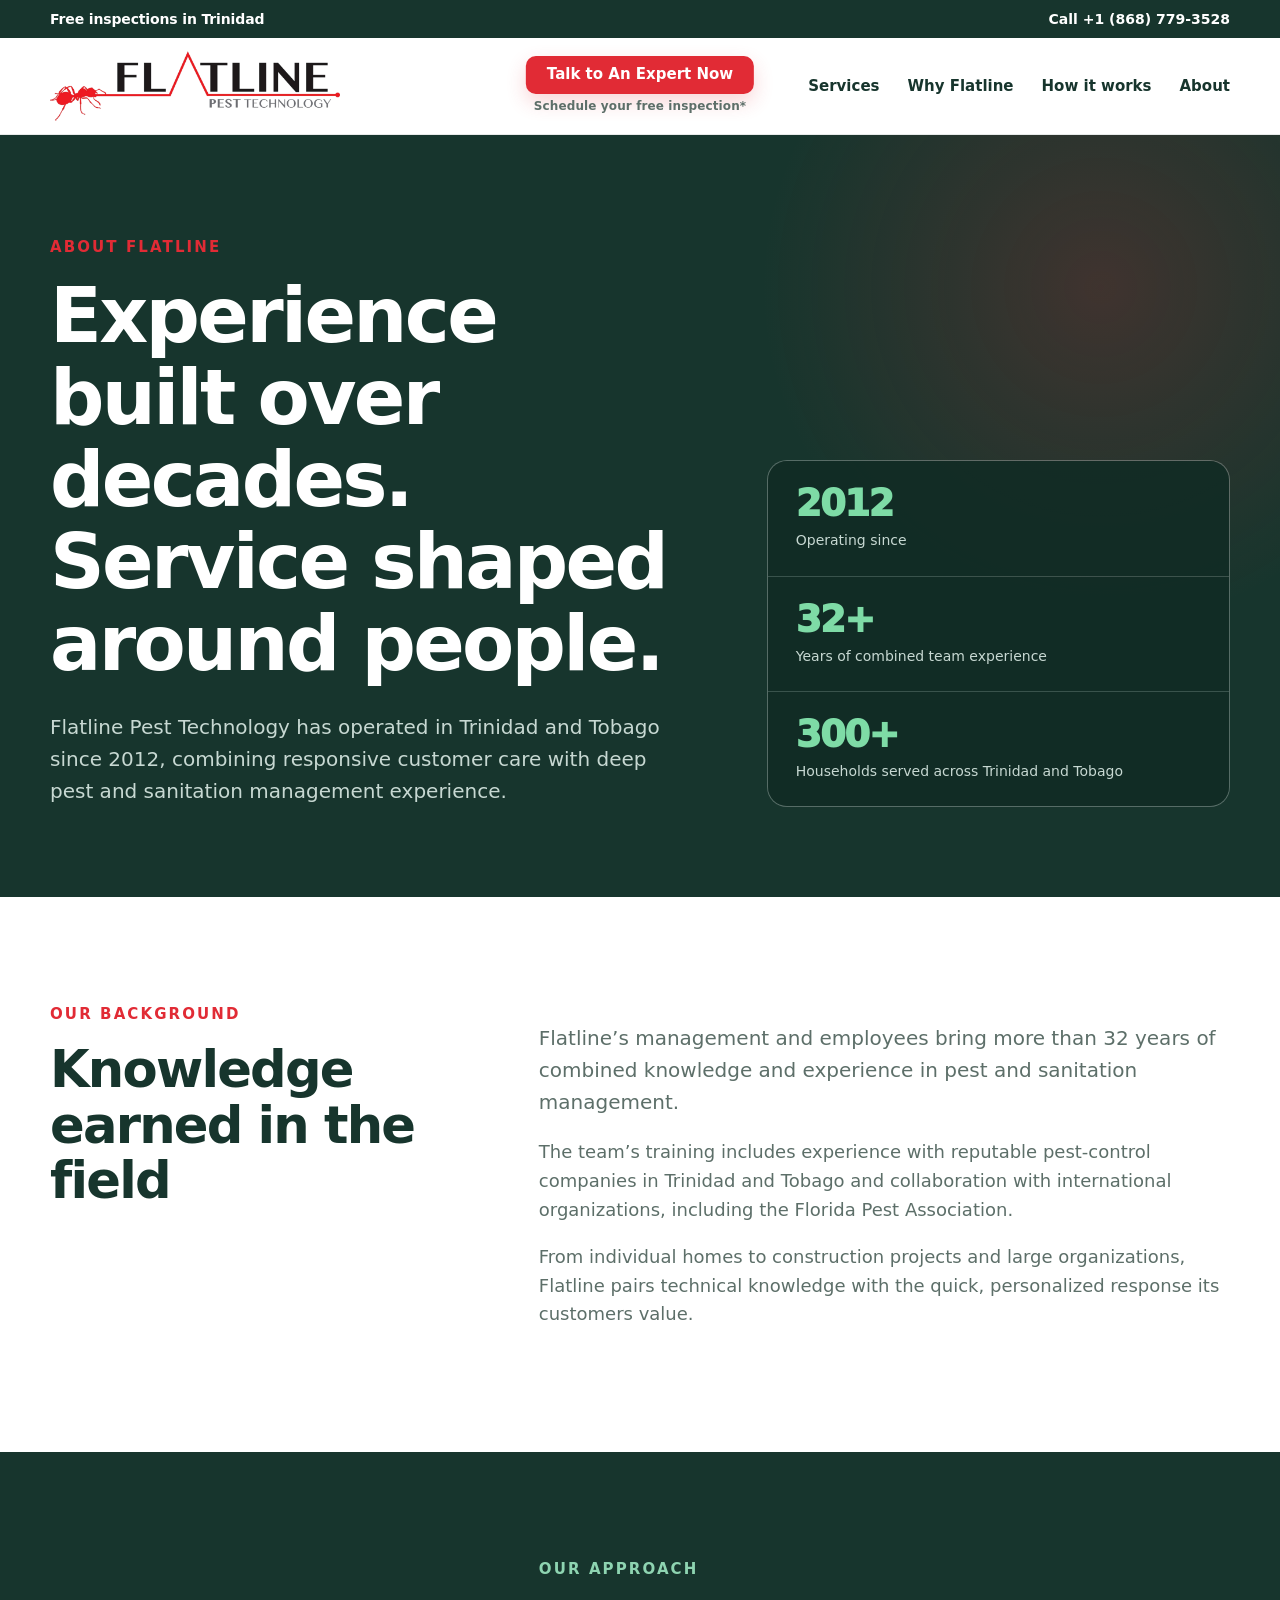
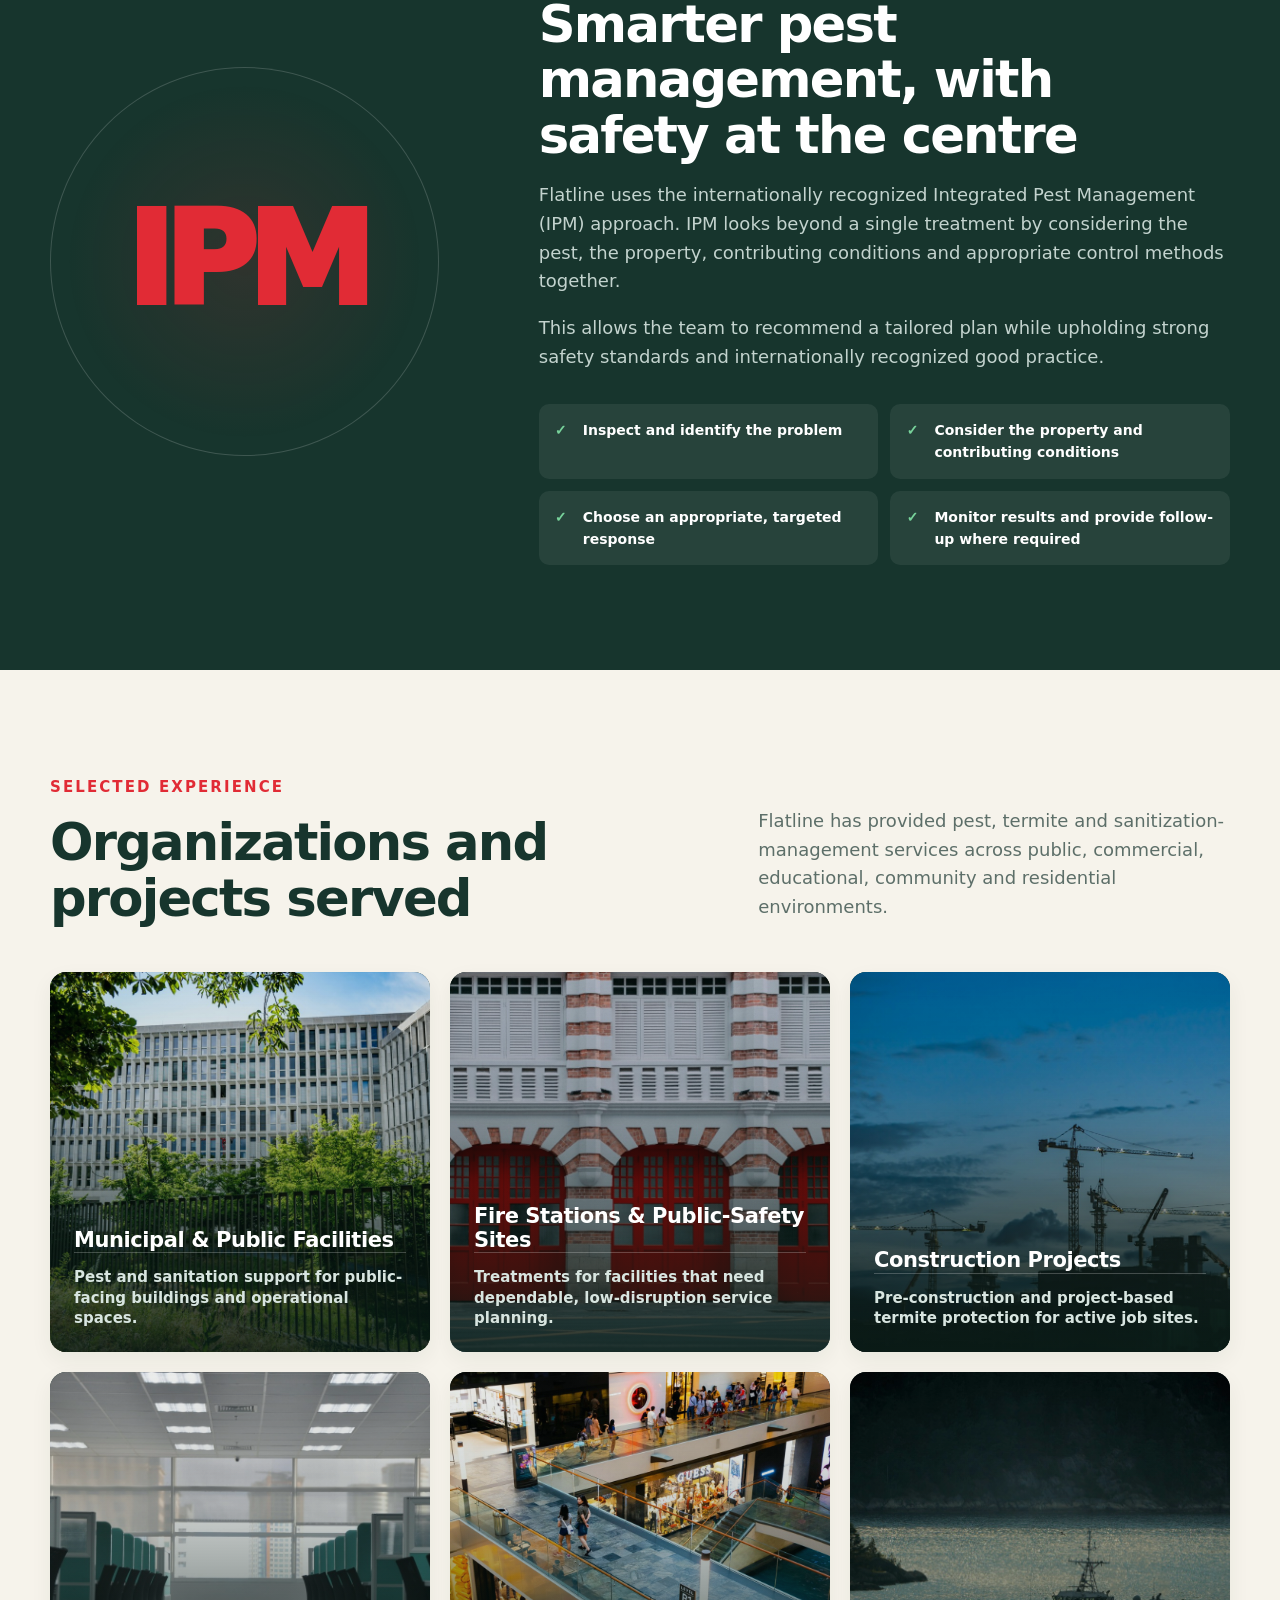
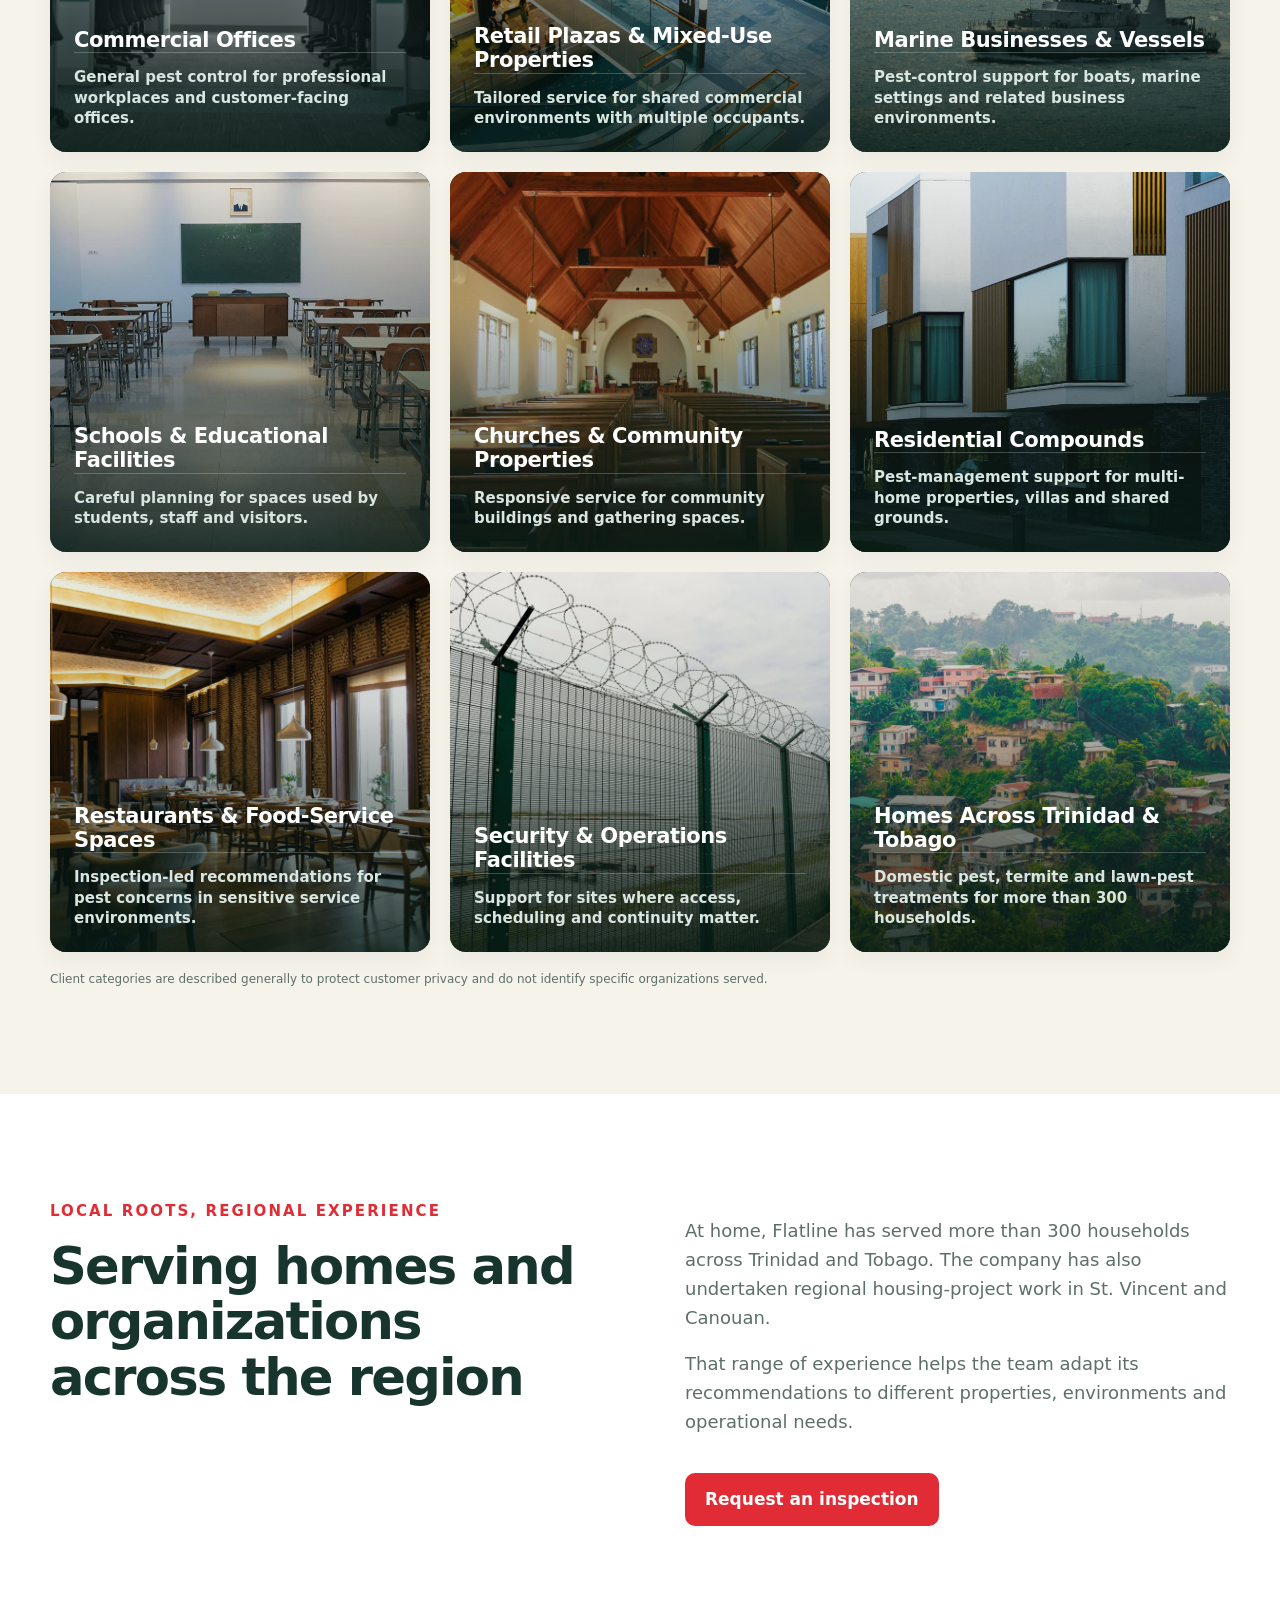
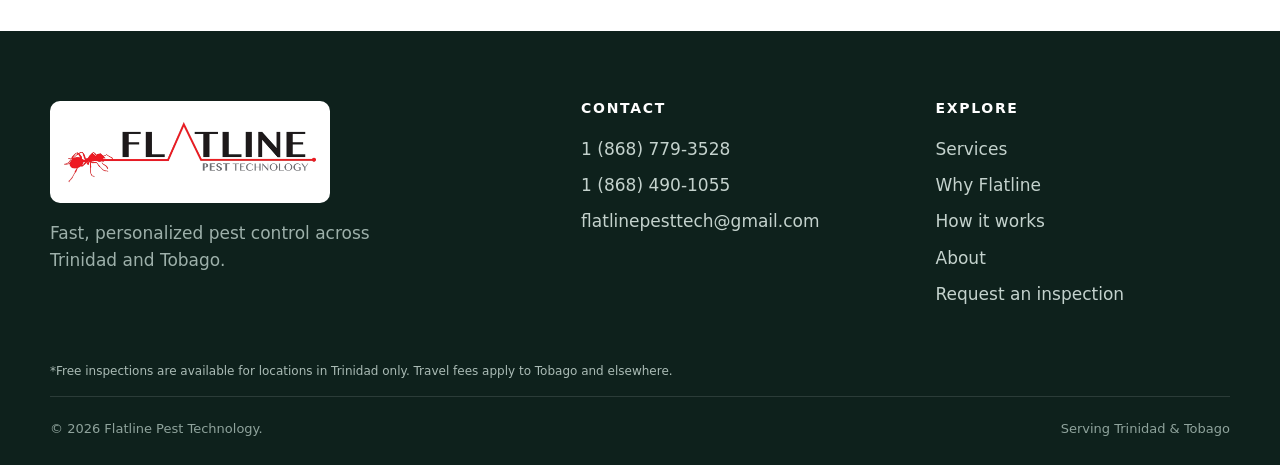
==== commit 21dcb5a4: "Add private category photos to about section" ====
--- a/about.html
+++ b/about.html
@@ -94,18 +94,18 @@
           <p>Flatline has provided pest, termite and sanitization-management services across public, commercial, educational, community and residential environments.</p>
         </div>
         <ul class="client-grid client-categories" aria-label="Types of organizations and properties Flatline has served">
-          <li><strong>Municipal &amp; Public Facilities</strong><span>Pest and sanitation support for public-facing buildings and operational spaces.</span></li>
-          <li><strong>Fire Stations &amp; Public-Safety Sites</strong><span>Treatments for facilities that need dependable, low-disruption service planning.</span></li>
-          <li><strong>Construction Projects</strong><span>Pre-construction and project-based termite protection for active job sites.</span></li>
-          <li><strong>Commercial Offices</strong><span>General pest control for professional workplaces and customer-facing offices.</span></li>
-          <li><strong>Retail Plazas &amp; Mixed-Use Properties</strong><span>Tailored service for shared commercial environments with multiple occupants.</span></li>
-          <li><strong>Marine Businesses &amp; Vessels</strong><span>Pest-control support for boats, marine settings and related business environments.</span></li>
-          <li><strong>Schools &amp; Educational Facilities</strong><span>Careful planning for spaces used by students, staff and visitors.</span></li>
-          <li><strong>Churches &amp; Community Properties</strong><span>Responsive service for community buildings and gathering spaces.</span></li>
-          <li><strong>Residential Compounds</strong><span>Pest-management support for multi-home properties, villas and shared grounds.</span></li>
-          <li><strong>Restaurants &amp; Food-Service Spaces</strong><span>Inspection-led recommendations for pest concerns in sensitive service environments.</span></li>
-          <li><strong>Security &amp; Operations Facilities</strong><span>Support for sites where access, scheduling and continuity matter.</span></li>
-          <li><strong>Homes Across Trinidad &amp; Tobago</strong><span>Domestic pest, termite and lawn-pest treatments for more than 300 households.</span></li>
+          <li><img src="assets/web/client-categories/municipal.jpg" alt="Municipal and public facility exterior" loading="lazy" width="1200" height="800"><div><strong>Municipal &amp; Public Facilities</strong><span>Pest and sanitation support for public-facing buildings and operational spaces.</span></div></li>
+          <li><img src="assets/web/client-categories/fire-station.jpg" alt="Fire station facility" loading="lazy" width="1200" height="800"><div><strong>Fire Stations &amp; Public-Safety Sites</strong><span>Treatments for facilities that need dependable, low-disruption service planning.</span></div></li>
+          <li><img src="assets/web/client-categories/construction.jpg" alt="Construction project site" loading="lazy" width="1200" height="800"><div><strong>Construction Projects</strong><span>Pre-construction and project-based termite protection for active job sites.</span></div></li>
+          <li><img src="assets/web/client-categories/office.jpg" alt="Commercial office building" loading="lazy" width="1200" height="800"><div><strong>Commercial Offices</strong><span>General pest control for professional workplaces and customer-facing offices.</span></div></li>
+          <li><img src="assets/web/client-categories/retail.jpg" alt="Retail plaza and mixed-use property" loading="lazy" width="1200" height="800"><div><strong>Retail Plazas &amp; Mixed-Use Properties</strong><span>Tailored service for shared commercial environments with multiple occupants.</span></div></li>
+          <li><img src="assets/web/client-categories/marine.jpg" alt="Marine business and vessel setting" loading="lazy" width="1200" height="800"><div><strong>Marine Businesses &amp; Vessels</strong><span>Pest-control support for boats, marine settings and related business environments.</span></div></li>
+          <li><img src="assets/web/client-categories/school.jpg" alt="School and educational facility" loading="lazy" width="1200" height="800"><div><strong>Schools &amp; Educational Facilities</strong><span>Careful planning for spaces used by students, staff and visitors.</span></div></li>
+          <li><img src="assets/web/client-categories/church.jpg" alt="Church and community property" loading="lazy" width="1200" height="800"><div><strong>Churches &amp; Community Properties</strong><span>Responsive service for community buildings and gathering spaces.</span></div></li>
+          <li><img src="assets/web/client-categories/residential-compounds.jpg" alt="Residential compound and shared grounds" loading="lazy" width="1200" height="800"><div><strong>Residential Compounds</strong><span>Pest-management support for multi-home properties, villas and shared grounds.</span></div></li>
+          <li><img src="assets/web/client-categories/restaurant.jpg" alt="Restaurant and food-service space" loading="lazy" width="1200" height="800"><div><strong>Restaurants &amp; Food-Service Spaces</strong><span>Inspection-led recommendations for pest concerns in sensitive service environments.</span></div></li>
+          <li><img src="assets/web/client-categories/security-facility.jpg" alt="Security and operations facility" loading="lazy" width="1200" height="800"><div><strong>Security &amp; Operations Facilities</strong><span>Support for sites where access, scheduling and continuity matter.</span></div></li>
+          <li><img src="assets/web/client-categories/homes.jpg" alt="Homes in Trinidad and Tobago" loading="lazy" width="1200" height="800"><div><strong>Homes Across Trinidad &amp; Tobago</strong><span>Domestic pest, termite and lawn-pest treatments for more than 300 households.</span></div></li>
         </ul>
         <p class="client-note">Client categories are described generally to protect customer privacy and do not identify specific organizations served.</p>
       </div>
--- a/styles.css
+++ b/styles.css
@@ -239,9 +239,13 @@
 .client-grid li { aspect-ratio: 1; min-height: 0; display: flex; flex-direction: column; align-items: stretch; padding: 0; overflow: hidden; border: 1px solid #ddd9ce; border-radius: 16px; background: white; box-shadow: 0 8px 22px rgba(12,45,37,.06); font-weight: 800; line-height: 1.35; }
 .client-grid li img { width: 100%; height: 0; min-height: 0; flex: 1 1 auto; display: block; object-fit: cover; object-position: center; background: white; }
 .client-grid li span { flex: 0 0 auto; min-height: 82px; display: flex; align-items: center; padding: 18px 22px; border-top: 1px solid #eeeae1; }
-.client-categories li { justify-content: space-between; padding: 24px; background: linear-gradient(145deg,#ffffff 0%,#edf7f2 100%); }
-.client-categories li strong { color: var(--ink); font-size: 21px; line-height: 1.12; letter-spacing: -.02em; }
-.client-categories li span { min-height: 0; padding: 18px 0 0; border-top: 1px solid rgba(23,53,45,.12); color: var(--muted); font-size: 15px; font-weight: 650; }
+.client-categories li { position: relative; justify-content: flex-end; padding: 0; background: var(--ink); border: 0; }
+.client-categories li::after { content: ""; position: absolute; inset: 0; background: linear-gradient(180deg,rgba(8,27,22,.08) 0%,rgba(8,27,22,.2) 35%,rgba(8,27,22,.86) 100%); z-index: 1; }
+.client-categories li img { position: absolute; inset: 0; width: 100%; height: 100%; min-height: 0; flex: none; object-fit: cover; transition: transform .45s ease; }
+.client-categories li:hover img { transform: scale(1.04); }
+.client-categories li div { position: relative; z-index: 2; padding: 24px; color: white; }
+.client-categories li strong { display: block; color: white; font-size: 21px; line-height: 1.12; letter-spacing: -.02em; }
+.client-categories li span { display: block; min-height: 0; padding: 14px 0 0; border-top: 1px solid rgba(255,255,255,.22); color: #d8e5e0; font-size: 15px; font-weight: 650; }
 .client-note { color: var(--muted); font-size: 12px; margin: 18px 0 0; }
 .reach-section { background: white; }
 .reach-grid { display: grid; grid-template-columns: 1fr 1fr; gap: 90px; align-items: start; }
